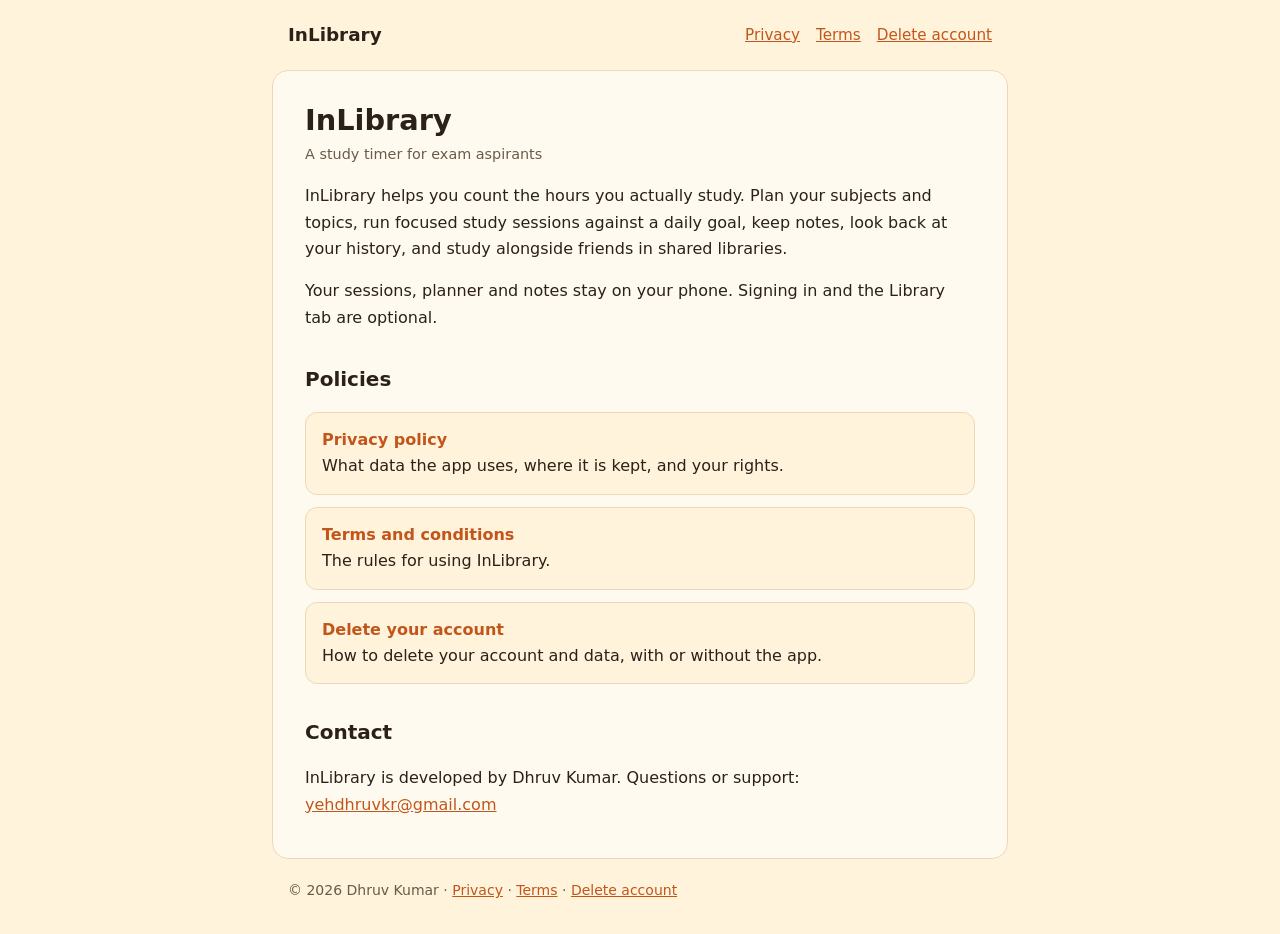
==== index.html @ 5ccd413f "Add InLibrary legal site: privacy policy, terms, account deletion Static HTML/CSS site for Google Pl" ====
<!DOCTYPE html>
<html lang="en">
  <head>
    <meta charset="utf-8">
    <meta name="viewport" content="width=device-width, initial-scale=1">
    <title>InLibrary — Study timer</title>
    <meta name="description" content="InLibrary is a study timer for exam aspirants. Privacy policy, terms and account deletion.">
    <meta name="color-scheme" content="light dark">
    <link rel="stylesheet" href="style.css">
  </head>
  <body>
    <header class="site-header">
      <a class="brand" href="index.html">InLibrary</a>
      <nav aria-label="Site">
        <a href="privacy.html">Privacy</a>
        <a href="terms.html">Terms</a>
        <a href="delete-account.html">Delete account</a>
      </nav>
    </header>

    <main>
      <h1>InLibrary</h1>
      <p class="updated">A study timer for exam aspirants</p>

      <p>
        InLibrary helps you count the hours you actually study. Plan your subjects and topics, run
        focused study sessions against a daily goal, keep notes, look back at your history, and
        study alongside friends in shared libraries.
      </p>
      <p>
        Your sessions, planner and notes stay on your phone. Signing in and the Library tab are
        optional.
      </p>

      <h2>Policies</h2>
      <ul class="cards">
        <li>
          <a href="privacy.html"><strong>Privacy policy</strong><br>What data the app uses, where it is kept, and your rights.</a>
        </li>
        <li>
          <a href="terms.html"><strong>Terms and conditions</strong><br>The rules for using InLibrary.</a>
        </li>
        <li>
          <a href="delete-account.html"><strong>Delete your account</strong><br>How to delete your account and data, with or without the app.</a>
        </li>
      </ul>

      <h2>Contact</h2>
      <p>
        InLibrary is developed by Dhruv Kumar. Questions or support:
        <a href="mailto:yehdhruvkr@gmail.com">yehdhruvkr@gmail.com</a>
      </p>
    </main>

    <footer class="site-footer">
      © 2026 Dhruv Kumar ·
      <a href="privacy.html">Privacy</a> ·
      <a href="terms.html">Terms</a> ·
      <a href="delete-account.html">Delete account</a>
    </footer>
  </body>
</html>
---- style.css ----
/* InLibrary legal site — one stylesheet for every page. Change colours here. */

:root {
  --bg: #fff3dc;
  --surface: #fffaf0;
  --ink: #2b2118;
  --ink-muted: #6b5a49;
  --accent: #c2561a;
  --border: #ecd9b8;
  --max-width: 46rem;
}

@media (prefers-color-scheme: dark) {
  :root {
    --bg: #1b1510;
    --surface: #251d16;
    --ink: #f4e9d8;
    --ink-muted: #bba88f;
    --accent: #f29a4a;
    --border: #3a2e22;
  }
}

* {
  box-sizing: border-box;
}

html {
  -webkit-text-size-adjust: 100%;
}

body {
  margin: 0;
  background: var(--bg);
  color: var(--ink);
  font-family: system-ui, -apple-system, 'Segoe UI', Roboto, 'Helvetica Neue', Arial, sans-serif;
  font-size: 1rem;
  line-height: 1.65;
  overflow-wrap: break-word;
}

a {
  color: var(--accent);
}

a:focus-visible {
  outline: 2px solid var(--accent);
  outline-offset: 2px;
}

.site-header,
main,
.site-footer {
  max-width: var(--max-width);
  margin: 0 auto;
  padding: 0 16px;
}

.site-header {
  display: flex;
  flex-wrap: wrap;
  align-items: center;
  justify-content: space-between;
  gap: 8px 16px;
  padding-top: 20px;
  padding-bottom: 20px;
}

.brand {
  font-weight: 700;
  font-size: 1.15rem;
  color: var(--ink);
  text-decoration: none;
}

.site-header nav {
  display: flex;
  flex-wrap: wrap;
  gap: 4px 16px;
  font-size: 0.95rem;
}

main {
  background: var(--surface);
  border: 1px solid var(--border);
  border-radius: 16px;
  padding-top: 8px;
  padding-bottom: 24px;
}

@media (min-width: 640px) {
  main {
    padding-left: 32px;
    padding-right: 32px;
  }
}

h1 {
  font-size: 1.8rem;
  line-height: 1.25;
  margin: 24px 0 4px;
}

h2 {
  font-size: 1.25rem;
  margin: 32px 0 8px;
}

h3 {
  font-size: 1.05rem;
  margin: 20px 0 4px;
}

.updated {
  color: var(--ink-muted);
  font-size: 0.9rem;
  margin-top: 0;
}

.summary {
  background: var(--bg);
  border-left: 4px solid var(--accent);
  border-radius: 8px;
  padding: 12px 16px;
}

.summary ul {
  margin: 0;
  padding-left: 20px;
}

ul,
ol {
  padding-left: 24px;
}

li + li {
  margin-top: 4px;
}

.table-wrap {
  overflow-x: auto;
}

table {
  border-collapse: collapse;
  width: 100%;
  font-size: 0.95rem;
}

th,
td {
  text-align: left;
  vertical-align: top;
  border-bottom: 1px solid var(--border);
  padding: 8px 8px 8px 0;
}

.cards {
  list-style: none;
  padding: 0;
  display: grid;
  gap: 12px;
}

.cards li + li {
  margin-top: 0;
}

.cards a {
  display: block;
  padding: 14px 16px;
  border: 1px solid var(--border);
  border-radius: 12px;
  background: var(--bg);
  text-decoration: none;
  color: var(--ink);
}

.cards a strong {
  color: var(--accent);
}

pre {
  background: var(--bg);
  border: 1px solid var(--border);
  border-radius: 8px;
  padding: 12px;
  white-space: pre-wrap;
  font-size: 0.9rem;
}

.site-footer {
  color: var(--ink-muted);
  font-size: 0.875rem;
  padding-top: 20px;
  padding-bottom: 32px;
}
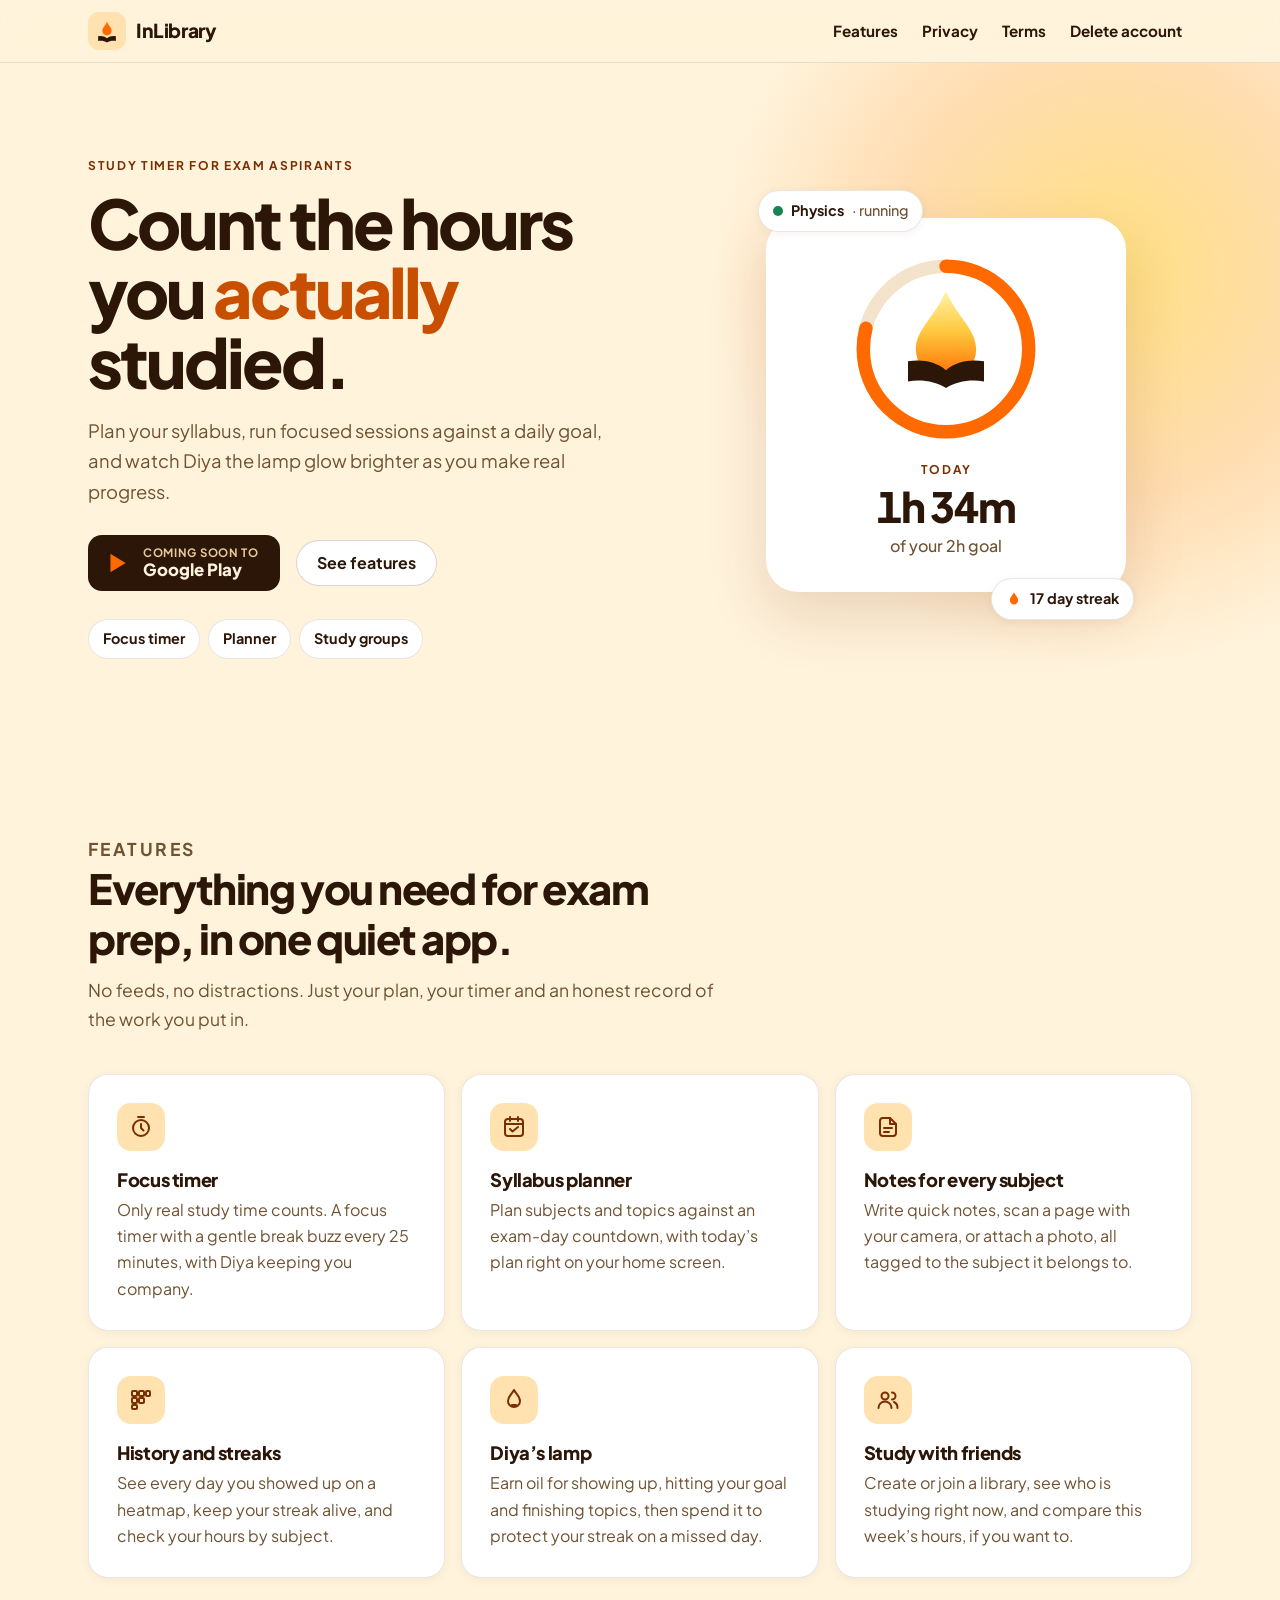
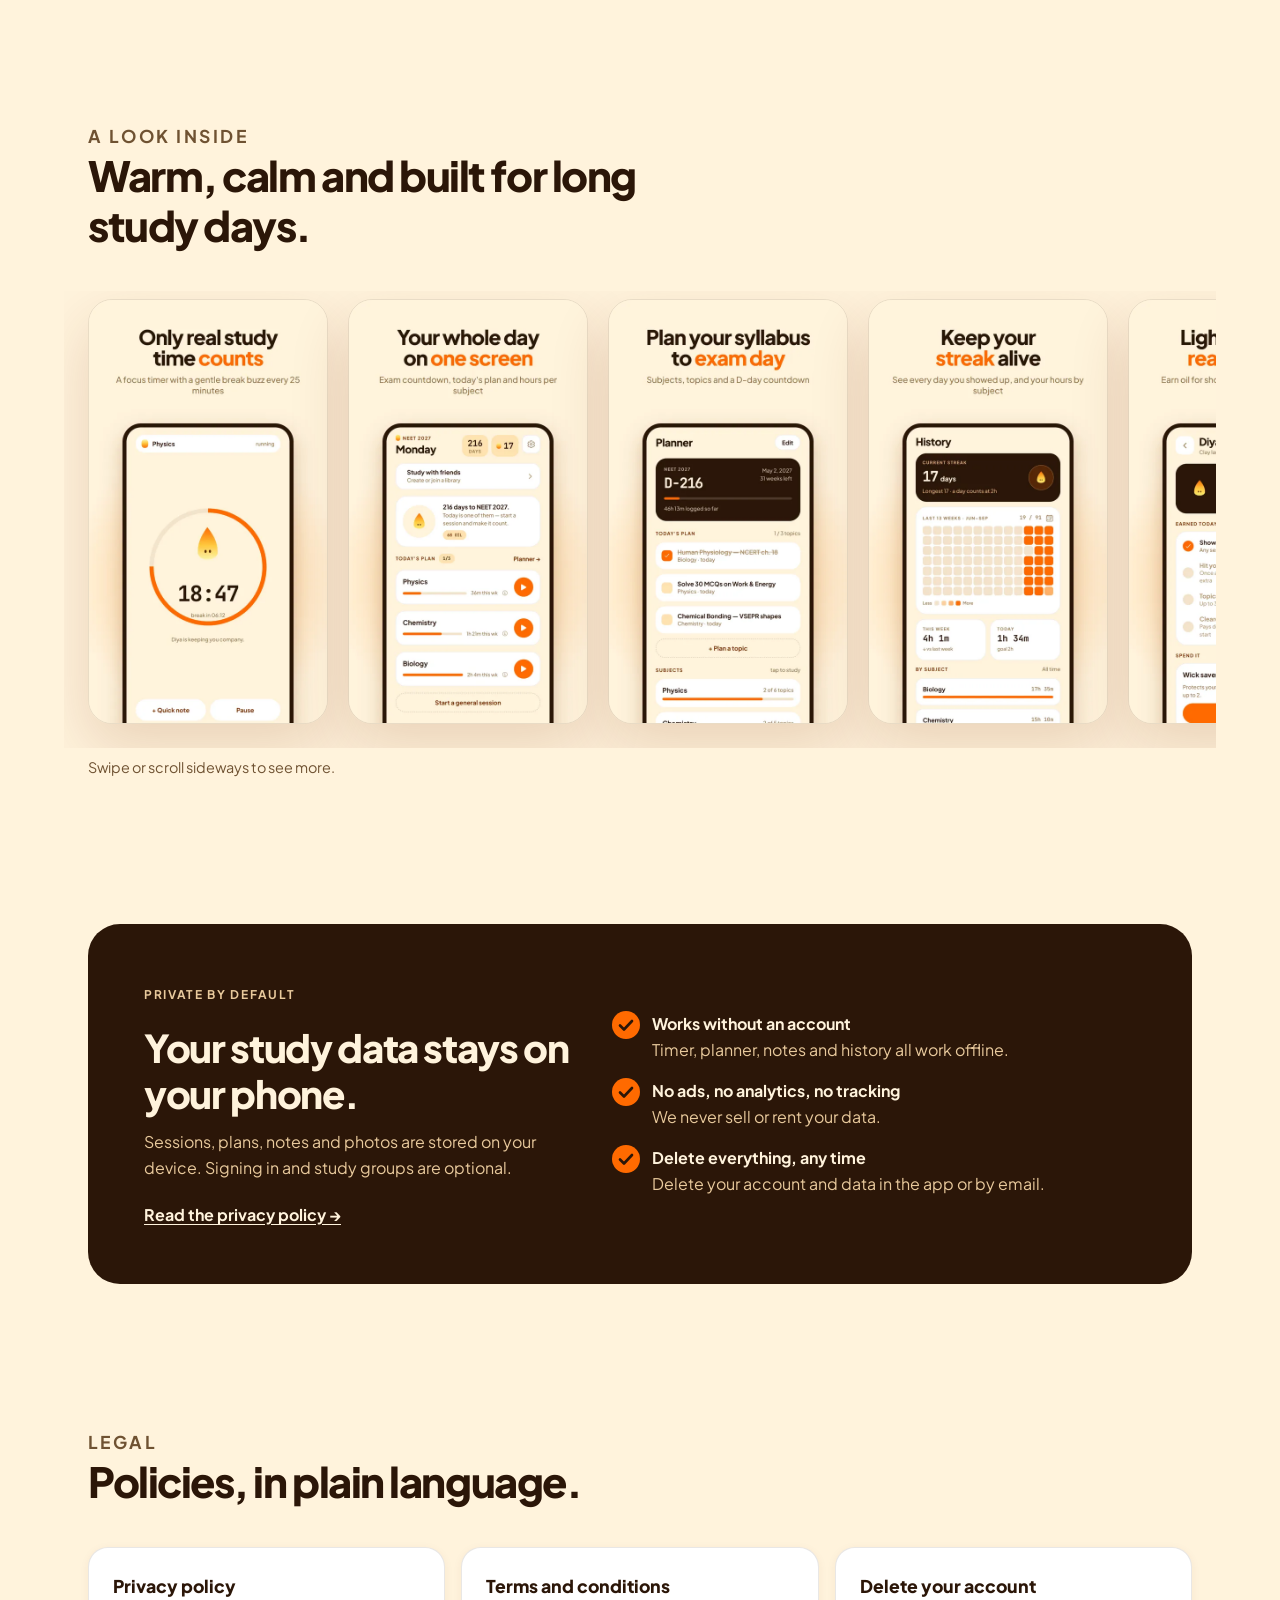
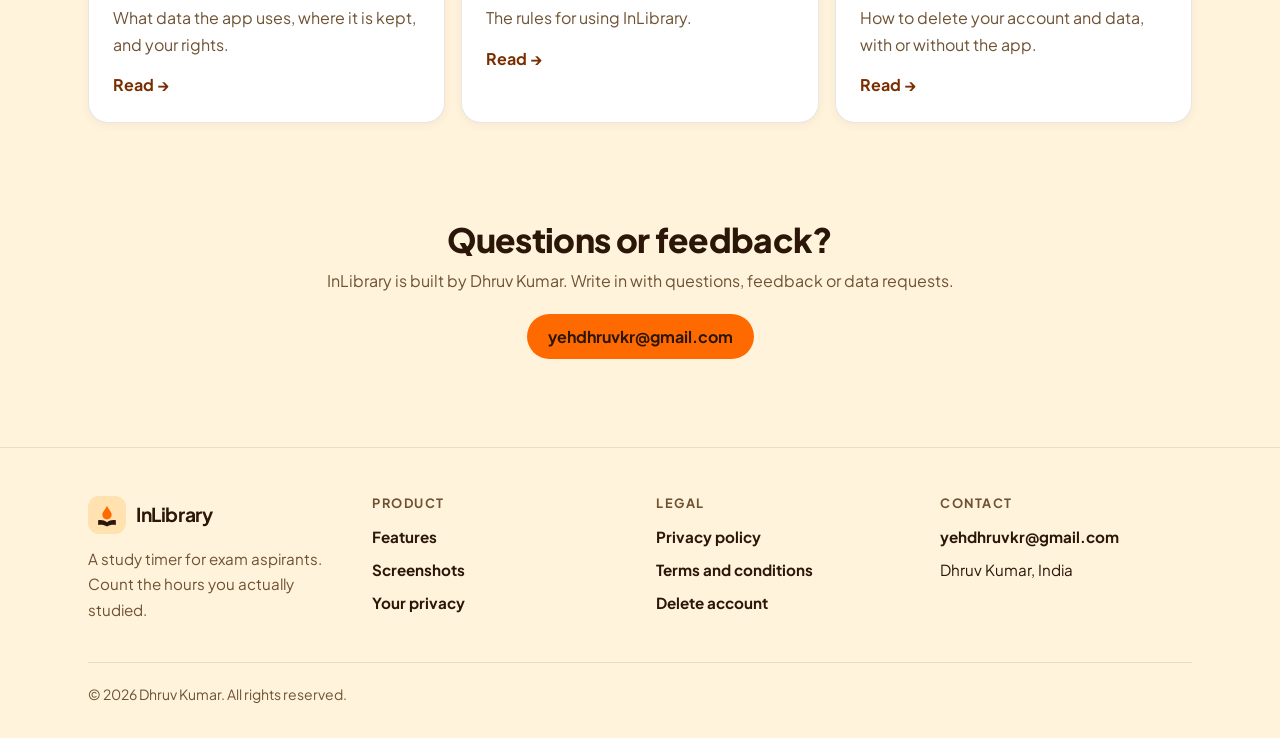
==== commit 5fa41be0: "feat: redesign site as a polished product site Landing page with hero, features, screenshot gallery," ====
--- a/index.html
+++ b/index.html
@@ -3,60 +3,262 @@
   <head>
     <meta charset="utf-8">
     <meta name="viewport" content="width=device-width, initial-scale=1">
-    <title>InLibrary — Study timer</title>
-    <meta name="description" content="InLibrary is a study timer for exam aspirants. Privacy policy, terms and account deletion.">
-    <meta name="color-scheme" content="light dark">
+    <title>InLibrary — Count the hours you actually studied</title>
+    <meta name="description" content="InLibrary is a study timer for exam aspirants: focus timer, syllabus planner, notes, streaks and study groups. Your study data stays on your phone.">
+    <meta name="theme-color" content="#fff3dc">
+    <meta property="og:title" content="InLibrary — Count the hours you actually studied">
+    <meta property="og:description" content="A study timer for exam aspirants: focus timer, planner, notes, streaks and study groups.">
+    <meta property="og:type" content="website">
+    <link rel="icon" href="images/favicon.png" type="image/png">
+    <link rel="apple-touch-icon" href="images/icon-180.png">
     <link rel="stylesheet" href="style.css">
   </head>
   <body>
+    <a class="skip-link" href="#main">Skip to content</a>
+
     <header class="site-header">
-      <a class="brand" href="index.html">InLibrary</a>
-      <nav aria-label="Site">
-        <a href="privacy.html">Privacy</a>
-        <a href="terms.html">Terms</a>
-        <a href="delete-account.html">Delete account</a>
-      </nav>
+      <div class="container">
+        <a class="brand" href="index.html">
+          <span class="brand-mark">
+            <svg viewBox="0 0 100 100" aria-hidden="true"><path class="logo-book" d="M50 78 C41 70 28 68 16 70 V88 C28 86 41 88 50 94 Z"/><path class="logo-book" d="M50 78 C59 70 72 68 84 70 V88 C72 86 59 88 50 94 Z"/><path d="M50 14 C57 30 68 37 68 49 A18 18 0 0 1 32 49 C32 37 43 30 50 14 Z" fill="#FF6A00"/></svg>
+          </span>
+          InLibrary
+        </a>
+        <nav class="site-nav" aria-label="Main">
+          <a href="#features">Features</a>
+          <a href="privacy.html">Privacy</a>
+          <a href="terms.html">Terms</a>
+          <a href="delete-account.html">Delete account</a>
+        </nav>
+      </div>
     </header>
 
-    <main>
-      <h1>InLibrary</h1>
-      <p class="updated">A study timer for exam aspirants</p>
-
-      <p>
-        InLibrary helps you count the hours you actually study. Plan your subjects and topics, run
-        focused study sessions against a daily goal, keep notes, look back at your history, and
-        study alongside friends in shared libraries.
-      </p>
-      <p>
-        Your sessions, planner and notes stay on your phone. Signing in and the Library tab are
-        optional.
-      </p>
-
-      <h2>Policies</h2>
-      <ul class="cards">
-        <li>
-          <a href="privacy.html"><strong>Privacy policy</strong><br>What data the app uses, where it is kept, and your rights.</a>
-        </li>
-        <li>
-          <a href="terms.html"><strong>Terms and conditions</strong><br>The rules for using InLibrary.</a>
-        </li>
-        <li>
-          <a href="delete-account.html"><strong>Delete your account</strong><br>How to delete your account and data, with or without the app.</a>
-        </li>
-      </ul>
-
-      <h2>Contact</h2>
-      <p>
-        InLibrary is developed by Dhruv Kumar. Questions or support:
-        <a href="mailto:yehdhruvkr@gmail.com">yehdhruvkr@gmail.com</a>
-      </p>
+    <main id="main">
+      <section class="hero" aria-labelledby="hero-title">
+        <div class="container">
+          <div>
+            <p class="eyebrow">Study timer for exam aspirants</p>
+            <h1 id="hero-title">Count the hours you <em>actually</em> studied.</h1>
+            <p class="lead">
+              Plan your syllabus, run focused sessions against a daily goal, and watch Diya the
+              lamp glow brighter as you make real progress.
+            </p>
+            <div class="hero-actions">
+              <span class="store-pill">
+                <svg viewBox="0 0 24 24" aria-hidden="true"><path d="M5 3.5v17l14-8.5z" fill="#FF6A00"/></svg>
+                <span><small>Coming soon to</small><strong>Google Play</strong></span>
+              </span>
+              <a class="btn btn-ghost" href="#features">See features</a>
+            </div>
+            <div class="tags">
+              <span class="tag">Focus timer</span>
+              <span class="tag">Planner</span>
+              <span class="tag">Study groups</span>
+            </div>
+          </div>
+
+          <div class="hero-visual" aria-hidden="true">
+            <span class="float float-top"><span class="dot"></span>Physics <span class="muted">· running</span></span>
+            <div class="timer-card">
+              <svg viewBox="0 0 170 170">
+                <defs>
+                  <linearGradient id="flame" x1="0" y1="0" x2="0" y2="1">
+                    <stop offset="0" stop-color="#FFF4A8"/>
+                    <stop offset=".45" stop-color="#FFC93F"/>
+                    <stop offset="1" stop-color="#FF6A00"/>
+                  </linearGradient>
+                </defs>
+                <circle class="ring-track" cx="85" cy="85" r="74" fill="none" stroke-width="12"/>
+                <circle cx="85" cy="85" r="74" fill="none" stroke="#FF6A00" stroke-width="12" stroke-linecap="round" stroke-dasharray="465" stroke-dashoffset="98" transform="rotate(-90 85 85)"/>
+                <g transform="translate(35 22)">
+                  <path d="M50 14 C57 30 68 37 68 49 A18 18 0 0 1 32 49 C32 37 43 30 50 14 Z" transform="translate(-25 -10) scale(1.5)" fill="url(#flame)"/>
+                  <path class="logo-book" d="M50 78 C41 70 28 68 16 70 V88 C28 86 41 88 50 94 Z" transform="translate(0 4)"/>
+                  <path class="logo-book" d="M50 78 C59 70 72 68 84 70 V88 C72 86 59 88 50 94 Z" transform="translate(0 4)"/>
+                </g>
+              </svg>
+              <p class="eyebrow">Today</p>
+              <div class="time">1h 34m</div>
+              <div class="sub">of your 2h goal</div>
+            </div>
+            <span class="float float-bottom">
+              <svg viewBox="0 0 100 100" width="16" height="16"><path d="M50 8 C60 30 76 40 76 58 A26 26 0 0 1 24 58 C24 40 40 30 50 8 Z" fill="#FF6A00"/></svg>
+              17 day streak
+            </span>
+          </div>
+        </div>
+      </section>
+
+      <section class="section" id="features" aria-labelledby="features-title">
+        <div class="container">
+          <div class="section-head">
+            <p class="eyebrow">Features</p>
+            <h2 id="features-title">Everything you need for exam prep, in one quiet app.</h2>
+            <p>No feeds, no distractions. Just your plan, your timer and an honest record of the work you put in.</p>
+          </div>
+          <ul class="feature-grid">
+            <li class="feature">
+              <span class="icon"><svg viewBox="0 0 24 24" aria-hidden="true"><circle cx="12" cy="13" r="8"/><path d="M12 9v4l2.5 2.5M9 2h6"/></svg></span>
+              <h3>Focus timer</h3>
+              <p>Only real study time counts. A focus timer with a gentle break buzz every 25 minutes, with Diya keeping you company.</p>
+            </li>
+            <li class="feature">
+              <span class="icon"><svg viewBox="0 0 24 24" aria-hidden="true"><rect x="3" y="4" width="18" height="17" rx="3"/><path d="M3 9h18M8 2v4M16 2v4M8 14l2.5 2.5L16 12"/></svg></span>
+              <h3>Syllabus planner</h3>
+              <p>Plan subjects and topics against an exam-day countdown, with today’s plan right on your home screen.</p>
+            </li>
+            <li class="feature">
+              <span class="icon"><svg viewBox="0 0 24 24" aria-hidden="true"><path d="M14 3H7a3 3 0 0 0-3 3v12a3 3 0 0 0 3 3h10a3 3 0 0 0 3-3V9z"/><path d="M14 3v6h6M8 13h8M8 17h5"/></svg></span>
+              <h3>Notes for every subject</h3>
+              <p>Write quick notes, scan a page with your camera, or attach a photo, all tagged to the subject it belongs to.</p>
+            </li>
+            <li class="feature">
+              <span class="icon"><svg viewBox="0 0 24 24" aria-hidden="true"><rect x="3" y="3" width="5" height="5" rx="1"/><rect x="10" y="3" width="5" height="5" rx="1"/><rect x="17" y="3" width="4" height="5" rx="1"/><rect x="3" y="10" width="5" height="5" rx="1"/><rect x="10" y="10" width="5" height="5" rx="1"/><rect x="3" y="17" width="5" height="4" rx="1"/></svg></span>
+              <h3>History and streaks</h3>
+              <p>See every day you showed up on a heatmap, keep your streak alive, and check your hours by subject.</p>
+            </li>
+            <li class="feature">
+              <span class="icon"><svg viewBox="0 0 24 24" aria-hidden="true"><path d="M12 2c2 4 6 6 6 11a6 6 0 0 1-12 0c0-5 4-7 6-11z"/><path d="M10 17h4"/></svg></span>
+              <h3>Diya’s lamp</h3>
+              <p>Earn oil for showing up, hitting your goal and finishing topics, then spend it to protect your streak on a missed day.</p>
+            </li>
+            <li class="feature">
+              <span class="icon"><svg viewBox="0 0 24 24" aria-hidden="true"><circle cx="9" cy="8" r="3.5"/><path d="M2.5 20a6.5 6.5 0 0 1 13 0"/><path d="M16 4.5a3.5 3.5 0 0 1 0 7M18 14a6.5 6.5 0 0 1 3.5 6"/></svg></span>
+              <h3>Study with friends</h3>
+              <p>Create or join a library, see who is studying right now, and compare this week’s hours, if you want to.</p>
+            </li>
+          </ul>
+        </div>
+      </section>
+
+      <section class="section" id="screenshots" aria-labelledby="shots-title">
+        <div class="container">
+          <div class="section-head">
+            <p class="eyebrow">A look inside</p>
+            <h2 id="shots-title">Warm, calm and built for long study days.</h2>
+          </div>
+        </div>
+        <ul class="gallery">
+          <li><img src="images/1-timer.webp" width="540" height="960" loading="lazy" alt="Focus timer at 18:47 with Diya the flame inside the progress ring. Only real study time counts."></li>
+          <li><img src="images/2-home.webp" width="540" height="960" loading="lazy" alt="Home screen with the exam countdown, today’s plan and hours per subject this week."></li>
+          <li><img src="images/3-planner.webp" width="540" height="960" loading="lazy" alt="Planner with a D-216 exam countdown, today’s topics and subject progress."></li>
+          <li><img src="images/4-history.webp" width="540" height="960" loading="lazy" alt="History screen with a 17-day streak, a 13-week heatmap and hours by subject."></li>
+          <li><img src="images/5-lamp.webp" width="540" height="960" loading="lazy" alt="Diya’s lamp: oil earned today, a 17-day streak, and a wick saver to spend oil on."></li>
+          <li><img src="images/6-notes.webp" width="540" height="960" loading="lazy" alt="Notes list with notes tagged Physics, Chemistry and Biology, and a search bar."></li>
+        </ul>
+        <div class="container">
+          <p class="hint">Swipe or scroll sideways to see more.</p>
+        </div>
+      </section>
+
+      <section class="section" id="privacy-first" aria-labelledby="privacy-title">
+        <div class="container">
+          <div class="band">
+            <div>
+              <p class="eyebrow">Private by default</p>
+              <h2 id="privacy-title">Your study data stays on your phone.</h2>
+              <p>
+                Sessions, plans, notes and photos are stored on your device. Signing in and
+                study groups are optional.
+              </p>
+              <a href="privacy.html">Read the privacy policy →</a>
+            </div>
+            <ul class="checks">
+              <li>
+                <svg viewBox="0 0 28 28" aria-hidden="true"><circle cx="14" cy="14" r="14" fill="#FF6A00"/><path d="M8 14.5l4 4 8-8.5" fill="none" stroke="#2B1608" stroke-width="2.6" stroke-linecap="round" stroke-linejoin="round"/></svg>
+                <div><strong>Works without an account</strong><span>Timer, planner, notes and history all work offline.</span></div>
+              </li>
+              <li>
+                <svg viewBox="0 0 28 28" aria-hidden="true"><circle cx="14" cy="14" r="14" fill="#FF6A00"/><path d="M8 14.5l4 4 8-8.5" fill="none" stroke="#2B1608" stroke-width="2.6" stroke-linecap="round" stroke-linejoin="round"/></svg>
+                <div><strong>No ads, no analytics, no tracking</strong><span>We never sell or rent your data.</span></div>
+              </li>
+              <li>
+                <svg viewBox="0 0 28 28" aria-hidden="true"><circle cx="14" cy="14" r="14" fill="#FF6A00"/><path d="M8 14.5l4 4 8-8.5" fill="none" stroke="#2B1608" stroke-width="2.6" stroke-linecap="round" stroke-linejoin="round"/></svg>
+                <div><strong>Delete everything, any time</strong><span>Delete your account and data in the app or by email.</span></div>
+              </li>
+            </ul>
+          </div>
+        </div>
+      </section>
+
+      <section class="section" id="policies" aria-labelledby="policies-title">
+        <div class="container">
+          <div class="section-head">
+            <p class="eyebrow">Legal</p>
+            <h2 id="policies-title">Policies, in plain language.</h2>
+          </div>
+          <ul class="card-grid">
+            <li>
+              <a class="link-card" href="privacy.html">
+                <strong>Privacy policy</strong>
+                <span>What data the app uses, where it is kept, and your rights.</span>
+                <span class="arrow">Read →</span>
+              </a>
+            </li>
+            <li>
+              <a class="link-card" href="terms.html">
+                <strong>Terms and conditions</strong>
+                <span>The rules for using InLibrary.</span>
+                <span class="arrow">Read →</span>
+              </a>
+            </li>
+            <li>
+              <a class="link-card" href="delete-account.html">
+                <strong>Delete your account</strong>
+                <span>How to delete your account and data, with or without the app.</span>
+                <span class="arrow">Read →</span>
+              </a>
+            </li>
+          </ul>
+        </div>
+      </section>
+
+      <section class="contact" aria-labelledby="contact-title">
+        <div class="container">
+          <h2 id="contact-title">Questions or feedback?</h2>
+          <p>InLibrary is built by Dhruv Kumar. Write in with questions, feedback or data requests.</p>
+          <a class="btn btn-primary" href="mailto:yehdhruvkr@gmail.com">yehdhruvkr@gmail.com</a>
+        </div>
+      </section>
     </main>
 
     <footer class="site-footer">
-      © 2026 Dhruv Kumar ·
-      <a href="privacy.html">Privacy</a> ·
-      <a href="terms.html">Terms</a> ·
-      <a href="delete-account.html">Delete account</a>
+      <div class="container">
+        <div class="footer-grid">
+          <div>
+            <a class="brand" href="index.html">
+              <span class="brand-mark">
+                <svg viewBox="0 0 100 100" aria-hidden="true"><path class="logo-book" d="M50 78 C41 70 28 68 16 70 V88 C28 86 41 88 50 94 Z"/><path class="logo-book" d="M50 78 C59 70 72 68 84 70 V88 C72 86 59 88 50 94 Z"/><path d="M50 14 C57 30 68 37 68 49 A18 18 0 0 1 32 49 C32 37 43 30 50 14 Z" fill="#FF6A00"/></svg>
+              </span>
+              InLibrary
+            </a>
+            <p>A study timer for exam aspirants. Count the hours you actually studied.</p>
+          </div>
+          <nav aria-label="Product">
+            <h2>Product</h2>
+            <ul>
+              <li><a href="index.html#features">Features</a></li>
+              <li><a href="index.html#screenshots">Screenshots</a></li>
+              <li><a href="index.html#privacy-first">Your privacy</a></li>
+            </ul>
+          </nav>
+          <nav aria-label="Legal">
+            <h2>Legal</h2>
+            <ul>
+              <li><a href="privacy.html">Privacy policy</a></li>
+              <li><a href="terms.html">Terms and conditions</a></li>
+              <li><a href="delete-account.html">Delete account</a></li>
+            </ul>
+          </nav>
+          <div>
+            <h2>Contact</h2>
+            <ul>
+              <li><a href="mailto:yehdhruvkr@gmail.com">yehdhruvkr@gmail.com</a></li>
+              <li>Dhruv Kumar, India</li>
+            </ul>
+          </div>
+        </div>
+        <p class="copyright">© 2026 Dhruv Kumar. All rights reserved.</p>
+      </div>
     </footer>
   </body>
 </html>
--- a/style.css
+++ b/style.css
@@ -1,145 +1,948 @@
-/* InLibrary legal site — one stylesheet for every page. Change colours here. */
+/* InLibrary site — one stylesheet for every page.
+   Brand colours come from the app (src/constants/design-tokens.ts). Change them in :root. */
+
+/* ---------- Fonts (self-hosted, SIL OFL — see fonts/OFL.txt) ---------- */
+
+@font-face {
+  font-family: 'Plus Jakarta Sans';
+  font-weight: 400;
+  font-display: swap;
+  src: url('fonts/PlusJakartaSans_400Regular.ttf') format('truetype');
+}
+@font-face {
+  font-family: 'Plus Jakarta Sans';
+  font-weight: 500;
+  font-display: swap;
+  src: url('fonts/PlusJakartaSans_500Medium.ttf') format('truetype');
+}
+@font-face {
+  font-family: 'Plus Jakarta Sans';
+  font-weight: 700;
+  font-display: swap;
+  src: url('fonts/PlusJakartaSans_700Bold.ttf') format('truetype');
+}
+@font-face {
+  font-family: 'Plus Jakarta Sans';
+  font-weight: 800;
+  font-display: swap;
+  src: url('fonts/PlusJakartaSans_800ExtraBold.ttf') format('truetype');
+}
+
+/* ---------- Tokens ---------- */
 
 :root {
   --bg: #fff3dc;
-  --surface: #fffaf0;
-  --ink: #2b2118;
-  --ink-muted: #6b5a49;
-  --accent: #c2561a;
-  --border: #ecd9b8;
-  --max-width: 46rem;
+  --surface: #ffffff;
+  --raised: #ffe2b0;
+  --track: #f3e3cb;
+  --ink: #2b1608;
+  --ink-2: #6f5232; /* body-secondary; AA on --bg and --surface */
+  --accent: #ff6a00; /* fills only */
+  --accent-text: #c84f00; /* large orange text; ≥3:1 on --bg */
+  --link: #7a2e00;
+  --success: #178352;
+  --dark: #2b1608; /* dark feature panels */
+  --on-dark: #fff3dc;
+  --on-dark-2: #e8c99c;
+  --border: rgba(43, 22, 8, 0.1);
+  --border-strong: rgba(43, 22, 8, 0.18);
+  --shadow-sm: 0 2px 10px rgba(122, 46, 0, 0.06);
+  --shadow-lg: 0 24px 60px rgba(122, 46, 0, 0.16);
+  --glow: radial-gradient(circle, rgba(255, 217, 92, 0.7) 0%, rgba(255, 150, 40, 0.24) 38%, rgba(255, 243, 220, 0) 68%);
+  --header-bg: rgba(255, 243, 220, 0.85);
+  --radius: 20px;
+  --radius-lg: 32px;
+  --page: 72rem;
+  --gutter: 16px;
+  --font: 'Plus Jakarta Sans', system-ui, -apple-system, 'Segoe UI', Roboto, Arial, sans-serif;
+  color-scheme: light dark;
 }
 
 @media (prefers-color-scheme: dark) {
   :root {
-    --bg: #1b1510;
-    --surface: #251d16;
-    --ink: #f4e9d8;
-    --ink-muted: #bba88f;
-    --accent: #f29a4a;
-    --border: #3a2e22;
-  }
-}
-
-* {
+    --bg: #17110c;
+    --surface: #221a13;
+    --raised: #3a2a1b;
+    --track: #3a2a1b;
+    --ink: #f6ead8;
+    --ink-2: #cbb08c;
+    --accent: #ff7a1a;
+    --accent-text: #ff9a4d;
+    --link: #ffb27a;
+    --success: #4cc28a;
+    --dark: #2a1f16;
+    --on-dark: #f6ead8;
+    --on-dark-2: #d9b98c;
+    --border: rgba(255, 236, 210, 0.1);
+    --border-strong: rgba(255, 236, 210, 0.2);
+    --shadow-sm: 0 2px 10px rgba(0, 0, 0, 0.3);
+    --shadow-lg: 0 24px 60px rgba(0, 0, 0, 0.45);
+    --glow: radial-gradient(circle, rgba(255, 150, 40, 0.28) 0%, rgba(255, 106, 0, 0.1) 40%, rgba(23, 17, 12, 0) 68%);
+    --header-bg: rgba(23, 17, 12, 0.85);
+  }
+}
+
+@media (min-width: 640px) {
+  :root {
+    --gutter: 24px;
+  }
+}
+
+/* ---------- Base ---------- */
+
+*,
+*::before,
+*::after {
   box-sizing: border-box;
 }
 
 html {
   -webkit-text-size-adjust: 100%;
+  scroll-behavior: smooth;
+  scroll-padding-top: 88px;
+}
+
+@media (prefers-reduced-motion: reduce) {
+  html {
+    scroll-behavior: auto;
+  }
 }
 
 body {
   margin: 0;
   background: var(--bg);
   color: var(--ink);
-  font-family: system-ui, -apple-system, 'Segoe UI', Roboto, 'Helvetica Neue', Arial, sans-serif;
+  font-family: var(--font);
   font-size: 1rem;
   line-height: 1.65;
+  overflow-x: clip;
   overflow-wrap: break-word;
 }
 
+img,
+svg {
+  display: block;
+  max-width: 100%;
+}
+
 a {
-  color: var(--accent);
-}
-
-a:focus-visible {
-  outline: 2px solid var(--accent);
-  outline-offset: 2px;
-}
-
-.site-header,
-main,
-.site-footer {
-  max-width: var(--max-width);
+  color: var(--link);
+  text-underline-offset: 3px;
+}
+
+a:hover {
+  text-decoration-thickness: 2px;
+}
+
+:focus-visible {
+  outline: 3px solid var(--accent);
+  outline-offset: 3px;
+  border-radius: 6px;
+}
+
+h1,
+h2,
+h3 {
+  line-height: 1.2;
+  letter-spacing: -0.02em;
+}
+
+code {
+  font-size: 0.9em;
+  background: var(--track);
+  border-radius: 6px;
+  padding: 1px 6px;
+}
+
+.skip-link {
+  position: absolute;
+  left: 12px;
+  top: -60px;
+  z-index: 100;
+  background: var(--ink);
+  color: var(--bg);
+  padding: 8px 14px;
+  border-radius: 10px;
+  font-weight: 700;
+}
+
+.skip-link:focus {
+  top: 12px;
+}
+
+.container {
+  max-width: var(--page);
   margin: 0 auto;
-  padding: 0 16px;
-}
+  padding: 0 var(--gutter);
+}
+
+/* ---------- Header ---------- */
 
 .site-header {
+  position: sticky;
+  top: 0;
+  z-index: 50;
+  background: var(--header-bg);
+  -webkit-backdrop-filter: saturate(1.4) blur(12px);
+  backdrop-filter: saturate(1.4) blur(12px);
+  border-bottom: 1px solid var(--border);
+}
+
+.site-header .container {
   display: flex;
   flex-wrap: wrap;
   align-items: center;
   justify-content: space-between;
-  gap: 8px 16px;
-  padding-top: 20px;
-  padding-bottom: 20px;
+  gap: 6px 20px;
+  padding-top: 12px;
+  padding-bottom: 12px;
 }
 
 .brand {
-  font-weight: 700;
-  font-size: 1.15rem;
+  display: inline-flex;
+  align-items: center;
+  gap: 10px;
   color: var(--ink);
   text-decoration: none;
-}
-
-.site-header nav {
+  font-weight: 800;
+  font-size: 1.2rem;
+  letter-spacing: -0.02em;
+}
+
+.brand-mark {
+  width: 38px;
+  height: 38px;
+  border-radius: 11px;
+  background: var(--raised);
+  display: grid;
+  place-items: center;
+  flex: none;
+}
+
+.brand-mark svg {
+  width: 26px;
+  height: 26px;
+}
+
+.logo-book {
+  fill: var(--ink);
+}
+
+.site-nav {
   display: flex;
   flex-wrap: wrap;
-  gap: 4px 16px;
+  gap: 2px 4px;
+  font-weight: 600;
   font-size: 0.95rem;
 }
 
-main {
+.site-nav a {
+  color: var(--ink);
+  text-decoration: none;
+  padding: 6px 10px;
+  border-radius: 999px;
+}
+
+.site-nav a:hover {
+  background: var(--raised);
+}
+
+.site-nav a[aria-current='page'] {
+  background: var(--ink);
+  color: var(--bg);
+}
+
+/* Phones: keep the menu on one row under the logo; it scrolls sideways if it ever runs out of room */
+@media (max-width: 559px) {
+  .site-nav {
+    flex-wrap: nowrap;
+    overflow-x: auto;
+    width: calc(100% + 2 * var(--gutter));
+    margin: 0 calc(-1 * var(--gutter));
+    padding: 0 calc(var(--gutter) - 8px);
+    font-size: 0.9rem;
+    scrollbar-width: none;
+  }
+  .site-nav a {
+    padding: 6px 8px;
+    white-space: nowrap;
+  }
+}
+
+/* ---------- Buttons & pills ---------- */
+
+.btn {
+  display: inline-flex;
+  align-items: center;
+  gap: 10px;
+  font-weight: 700;
+  font-size: 1rem;
+  padding: 12px 20px;
+  border-radius: 999px;
+  text-decoration: none;
+  border: 1px solid transparent;
+  line-height: 1.2;
+}
+
+.btn-primary {
+  background: var(--accent);
+  color: #2b1608;
+}
+
+.btn-primary:hover {
+  filter: brightness(1.06);
+}
+
+.btn-ghost {
+  color: var(--ink);
+  border-color: var(--border-strong);
   background: var(--surface);
-  border: 1px solid var(--border);
-  border-radius: 16px;
-  padding-top: 8px;
-  padding-bottom: 24px;
+}
+
+.btn-ghost:hover {
+  border-color: var(--ink);
+}
+
+.store-pill {
+  display: inline-flex;
+  align-items: center;
+  gap: 12px;
+  background: var(--dark);
+  color: var(--on-dark);
+  padding: 10px 20px 10px 16px;
+  border-radius: 14px;
+  line-height: 1.2;
+  border: 1px solid var(--border-strong);
+}
+
+.store-pill svg {
+  width: 26px;
+  height: 26px;
+  flex: none;
+}
+
+.store-pill small {
+  display: block;
+  font-size: 0.72rem;
+  font-weight: 600;
+  letter-spacing: 0.06em;
+  text-transform: uppercase;
+  color: var(--on-dark-2);
+}
+
+.store-pill strong {
+  font-size: 1.05rem;
+  font-weight: 800;
+}
+
+.tag {
+  display: inline-block;
+  font-weight: 700;
+  font-size: 0.9rem;
+  padding: 7px 14px;
+  border-radius: 999px;
+  background: var(--surface);
+  border: 1px solid var(--border);
+}
+
+.eyebrow {
+  display: inline-block;
+  font-weight: 700;
+  font-size: 0.75rem;
+  letter-spacing: 0.14em;
+  text-transform: uppercase;
+  color: var(--link);
+  margin: 0 0 12px;
+}
+
+/* ---------- Landing: hero ---------- */
+
+.hero {
+  position: relative;
+  overflow: hidden;
+  padding: 56px 0 72px;
+}
+
+.hero::before {
+  content: '';
+  position: absolute;
+  right: -240px;
+  top: -200px;
+  width: 820px;
+  height: 820px;
+  border-radius: 50%;
+  background: var(--glow);
+  pointer-events: none;
+}
+
+.hero .container {
+  position: relative;
+  display: grid;
+  gap: 48px;
+  align-items: center;
+}
+
+@media (min-width: 900px) {
+  .hero {
+    padding: 88px 0 104px;
+  }
+  .hero .container {
+    grid-template-columns: 1.15fr 1fr;
+  }
+}
+
+.hero h1 {
+  font-size: clamp(2.5rem, 7vw, 4.25rem);
+  font-weight: 800;
+  line-height: 1.02;
+  letter-spacing: -0.045em;
+  margin: 0 0 20px;
+}
+
+.hero h1 em {
+  font-style: normal;
+  color: var(--accent-text);
+}
+
+.lead {
+  font-size: 1.15rem;
+  color: var(--ink-2);
+  max-width: 34rem;
+  margin: 0 0 28px;
+}
+
+.hero-actions {
+  display: flex;
+  flex-wrap: wrap;
+  align-items: center;
+  gap: 12px 16px;
+  margin-bottom: 28px;
+}
+
+.tags {
+  display: flex;
+  flex-wrap: wrap;
+  gap: 8px;
+}
+
+/* Timer card (decorative) */
+
+.hero-visual {
+  position: relative;
+  justify-self: center;
+  width: min(100%, 360px);
+  padding: 28px 0;
+}
+
+.timer-card {
+  background: var(--surface);
+  border-radius: var(--radius-lg);
+  box-shadow: var(--shadow-lg);
+  padding: 36px 28px 32px;
+  display: flex;
+  flex-direction: column;
+  align-items: center;
+  text-align: center;
+  gap: 4px;
+}
+
+.timer-card svg {
+  width: 190px;
+  height: 190px;
+  margin-bottom: 12px;
+}
+
+.ring-track {
+  stroke: var(--track);
+}
+
+.timer-card .eyebrow {
+  margin: 0;
+}
+
+.timer-card .time {
+  font-size: 2.6rem;
+  font-weight: 800;
+  letter-spacing: -0.03em;
+  line-height: 1.1;
+  font-variant-numeric: tabular-nums;
+}
+
+.timer-card .sub {
+  color: var(--ink-2);
+  font-weight: 500;
+}
+
+.float {
+  position: absolute;
+  display: flex;
+  align-items: center;
+  gap: 8px;
+  background: var(--surface);
+  border: 1px solid var(--border);
+  box-shadow: var(--shadow-sm);
+  border-radius: 999px;
+  padding: 8px 14px;
+  font-weight: 700;
+  font-size: 0.9rem;
+  white-space: nowrap;
+}
+
+.float-top {
+  top: 0;
+  left: -8px;
+}
+
+.float-bottom {
+  bottom: 0;
+  right: -8px;
+}
+
+.dot {
+  width: 10px;
+  height: 10px;
+  border-radius: 50%;
+  background: var(--success);
+}
+
+.float .muted {
+  color: var(--ink-2);
+  font-weight: 500;
+}
+
+/* ---------- Landing: sections ---------- */
+
+.section {
+  padding: 72px 0;
+}
+
+.section-head {
+  max-width: 40rem;
+  margin: 0 0 40px;
+}
+
+.section-head h2 {
+  font-size: clamp(1.9rem, 4.5vw, 2.6rem);
+  font-weight: 800;
+  letter-spacing: -0.035em;
+  margin: 0 0 12px;
+}
+
+.section-head p {
+  color: var(--ink-2);
+  font-size: 1.1rem;
+  margin: 0;
+}
+
+.feature-grid {
+  list-style: none;
+  margin: 0;
+  padding: 0;
+  display: grid;
+  gap: 16px;
+  grid-template-columns: repeat(auto-fit, minmax(min(100%, 280px), 1fr));
+}
+
+.feature {
+  background: var(--surface);
+  border: 1px solid var(--border);
+  border-radius: var(--radius);
+  padding: 28px;
+  box-shadow: var(--shadow-sm);
+}
+
+.feature h3 {
+  font-size: 1.15rem;
+  font-weight: 800;
+  margin: 18px 0 6px;
+}
+
+.feature p {
+  color: var(--ink-2);
+  margin: 0;
+}
+
+.icon {
+  width: 48px;
+  height: 48px;
+  border-radius: 14px;
+  background: var(--raised);
+  display: grid;
+  place-items: center;
+}
+
+.icon svg {
+  width: 24px;
+  height: 24px;
+  fill: none;
+  stroke: var(--link);
+  stroke-width: 2;
+  stroke-linecap: round;
+  stroke-linejoin: round;
+}
+
+/* Screenshots: scrolls inside its own row, never the page */
+
+.gallery {
+  list-style: none;
+  padding: 8px var(--gutter) 24px;
+  display: flex;
+  gap: 20px;
+  overflow-x: auto;
+  scroll-snap-type: x mandatory;
+  scroll-padding: 0 var(--gutter);
+  max-width: var(--page);
+  margin: 0 auto;
+}
+
+.gallery li {
+  flex: 0 0 auto;
+  width: min(240px, 70vw);
+  scroll-snap-align: start;
+}
+
+.gallery img {
+  width: 100%;
+  height: auto;
+  border-radius: 24px;
+  box-shadow: var(--shadow-lg);
+  border: 1px solid var(--border);
+}
+
+.hint {
+  color: var(--ink-2);
+  font-size: 0.9rem;
+  margin: 8px 0 0;
+}
+
+/* Privacy band */
+
+.band {
+  background: var(--dark);
+  color: var(--on-dark);
+  border-radius: var(--radius-lg);
+  padding: 48px 28px;
+  display: grid;
+  gap: 32px;
+}
+
+@media (min-width: 900px) {
+  .band {
+    padding: 56px;
+    grid-template-columns: 1fr 1.2fr;
+    align-items: center;
+  }
+}
+
+.band .eyebrow {
+  color: var(--on-dark-2);
+}
+
+.band h2 {
+  font-size: clamp(1.8rem, 4vw, 2.4rem);
+  font-weight: 800;
+  letter-spacing: -0.035em;
+  margin: 0 0 12px;
+}
+
+.band p {
+  color: var(--on-dark-2);
+  margin: 0 0 20px;
+}
+
+.band a {
+  color: var(--on-dark);
+  font-weight: 700;
+}
+
+.checks {
+  list-style: none;
+  margin: 0;
+  padding: 0;
+  display: grid;
+  gap: 14px;
+}
+
+.checks li {
+  display: grid;
+  grid-template-columns: 28px 1fr;
+  gap: 12px;
+  align-items: start;
+}
+
+.checks svg {
+  width: 28px;
+  height: 28px;
+}
+
+.checks strong {
+  display: block;
+}
+
+.checks span {
+  color: var(--on-dark-2);
+}
+
+/* Policy cards */
+
+.card-grid {
+  list-style: none;
+  margin: 0;
+  padding: 0;
+  display: grid;
+  gap: 16px;
+  grid-template-columns: repeat(auto-fit, minmax(min(100%, 260px), 1fr));
+}
+
+.link-card {
+  display: block;
+  height: 100%;
+  background: var(--surface);
+  border: 1px solid var(--border);
+  border-radius: var(--radius);
+  padding: 24px;
+  text-decoration: none;
+  color: var(--ink);
+  box-shadow: var(--shadow-sm);
+  transition: transform 0.15s ease, border-color 0.15s ease;
+}
+
+.link-card:hover {
+  transform: translateY(-2px);
+  border-color: var(--border-strong);
+}
+
+@media (prefers-reduced-motion: reduce) {
+  .link-card {
+    transition: none;
+  }
+  .link-card:hover {
+    transform: none;
+  }
+}
+
+.link-card strong {
+  display: block;
+  font-size: 1.1rem;
+  font-weight: 800;
+  margin-bottom: 4px;
+}
+
+.link-card span {
+  display: block;
+  color: var(--ink-2);
+}
+
+.link-card .arrow {
+  margin-top: 14px;
+  color: var(--link);
+  font-weight: 700;
+}
+
+.contact {
+  text-align: center;
+  padding: 24px 0 88px;
+}
+
+.contact h2 {
+  font-size: clamp(1.6rem, 4vw, 2.1rem);
+  font-weight: 800;
+  margin: 0 0 8px;
+}
+
+.contact p {
+  color: var(--ink-2);
+  margin: 0 0 20px;
+}
+
+/* ---------- Legal pages ---------- */
+
+.page-hero {
+  position: relative;
+  overflow: hidden;
+  padding: 56px 0 40px;
+}
+
+.page-hero::before {
+  content: '';
+  position: absolute;
+  right: -200px;
+  top: -380px;
+  width: 600px;
+  height: 600px;
+  border-radius: 50%;
+  background: var(--glow);
+  pointer-events: none;
+}
+
+.page-hero .container {
+  position: relative;
+}
+
+.page-hero h1 {
+  font-size: clamp(2.2rem, 6vw, 3.4rem);
+  font-weight: 800;
+  letter-spacing: -0.04em;
+  margin: 0 0 12px;
+}
+
+.page-hero .updated {
+  display: inline-block;
+  margin: 0;
+  font-size: 0.9rem;
+  font-weight: 600;
+  padding: 6px 14px;
+  border-radius: 999px;
+  background: var(--surface);
+  border: 1px solid var(--border);
+  color: var(--ink-2);
+}
+
+.page-hero .intro {
+  color: var(--ink-2);
+  font-size: 1.1rem;
+  max-width: 40rem;
+  margin: 0 0 16px;
+}
+
+.meta {
+  display: flex;
+  flex-wrap: wrap;
+  gap: 8px;
+  margin: 0;
+  padding: 0;
+  list-style: none;
+}
+
+.meta li {
+  font-size: 0.85rem;
+  font-weight: 600;
+  padding: 5px 12px;
+  border-radius: 999px;
+  background: var(--surface);
+  border: 1px solid var(--border);
+  color: var(--ink-2);
+}
+
+.doc-layout {
+  display: grid;
+  gap: 24px;
+  padding-bottom: 80px;
+}
+
+@media (min-width: 1024px) {
+  .doc-layout {
+    grid-template-columns: 250px minmax(0, 1fr);
+    gap: 40px;
+    align-items: start;
+  }
+  .toc {
+    position: sticky;
+    top: 88px;
+  }
+}
+
+.toc {
+  background: var(--surface);
+  border: 1px solid var(--border);
+  border-radius: var(--radius);
+  padding: 14px 18px;
+  font-size: 0.92rem;
+}
+
+.toc summary {
+  font-weight: 800;
+  cursor: pointer;
+  padding: 4px 0;
+}
+
+.toc ol {
+  margin: 8px 0 4px;
+  padding-left: 20px;
+}
+
+.toc li + li {
+  margin-top: 4px;
+}
+
+.toc a {
+  color: var(--ink-2);
+  text-decoration: none;
+}
+
+.toc a:hover {
+  color: var(--ink);
+  text-decoration: underline;
+}
+
+.doc {
+  background: var(--surface);
+  border: 1px solid var(--border);
+  border-radius: var(--radius-lg);
+  padding: 8px 20px 32px;
+  box-shadow: var(--shadow-sm);
+  max-width: 50rem;
+  min-width: 0;
 }
 
 @media (min-width: 640px) {
-  main {
-    padding-left: 32px;
-    padding-right: 32px;
-  }
-}
-
-h1 {
-  font-size: 1.8rem;
-  line-height: 1.25;
-  margin: 24px 0 4px;
-}
-
-h2 {
-  font-size: 1.25rem;
-  margin: 32px 0 8px;
-}
-
-h3 {
+  .doc {
+    padding: 16px 48px 48px;
+  }
+}
+
+.doc h2 {
+  font-size: 1.35rem;
+  font-weight: 800;
+  margin: 40px 0 10px;
+  padding-top: 24px;
+  border-top: 1px solid var(--border);
+}
+
+.doc h2:first-of-type {
+  border-top: 0;
+}
+
+.doc h3 {
   font-size: 1.05rem;
-  margin: 20px 0 4px;
-}
-
-.updated {
-  color: var(--ink-muted);
-  font-size: 0.9rem;
-  margin-top: 0;
+  font-weight: 700;
+  margin: 24px 0 6px;
+}
+
+.doc p,
+.doc li {
+  color: var(--ink);
+}
+
+.doc ul,
+.doc ol {
+  padding-left: 22px;
+}
+
+.doc li + li {
+  margin-top: 6px;
 }
 
 .summary {
   background: var(--bg);
-  border-left: 4px solid var(--accent);
-  border-radius: 8px;
-  padding: 12px 16px;
+  border: 1px solid var(--border);
+  border-radius: var(--radius);
+  padding: 20px 24px;
+  margin: 24px 0 8px;
+}
+
+.summary > p:first-child {
+  margin-top: 0;
 }
 
 .summary ul {
-  margin: 0;
-  padding-left: 20px;
-}
-
-ul,
-ol {
-  padding-left: 24px;
-}
-
-li + li {
-  margin-top: 4px;
+  margin-bottom: 0;
 }
 
 .table-wrap {
   overflow-x: auto;
+  border: 1px solid var(--border);
+  border-radius: 14px;
 }
 
 table {
@@ -152,47 +955,115 @@
 td {
   text-align: left;
   vertical-align: top;
+  padding: 12px 16px;
   border-bottom: 1px solid var(--border);
-  padding: 8px 8px 8px 0;
-}
-
-.cards {
-  list-style: none;
-  padding: 0;
-  display: grid;
-  gap: 12px;
-}
-
-.cards li + li {
-  margin-top: 0;
-}
-
-.cards a {
-  display: block;
-  padding: 14px 16px;
-  border: 1px solid var(--border);
-  border-radius: 12px;
+}
+
+thead th {
   background: var(--bg);
-  text-decoration: none;
-  color: var(--ink);
-}
-
-.cards a strong {
-  color: var(--accent);
+  font-weight: 800;
+}
+
+tbody tr:last-child td {
+  border-bottom: 0;
 }
 
 pre {
   background: var(--bg);
   border: 1px solid var(--border);
-  border-radius: 8px;
-  padding: 12px;
+  border-radius: 14px;
+  padding: 16px;
   white-space: pre-wrap;
   font-size: 0.9rem;
-}
+  font-family: ui-monospace, 'Cascadia Code', Consolas, monospace;
+}
+
+/* ---------- 404 ---------- */
+
+.not-found {
+  text-align: center;
+  padding: 96px 0 120px;
+}
+
+.not-found .big {
+  font-size: clamp(5rem, 20vw, 9rem);
+  font-weight: 800;
+  letter-spacing: -0.06em;
+  line-height: 1;
+  color: var(--accent-text);
+  margin: 0;
+}
+
+.not-found h1 {
+  font-size: 2rem;
+  font-weight: 800;
+  margin: 8px 0;
+}
+
+.not-found p {
+  color: var(--ink-2);
+}
+
+.button-row {
+  display: flex;
+  flex-wrap: wrap;
+  justify-content: center;
+  gap: 12px;
+  margin-top: 24px;
+}
+
+/* ---------- Footer ---------- */
 
 .site-footer {
-  color: var(--ink-muted);
+  border-top: 1px solid var(--border);
+  padding: 48px 0 32px;
+  font-size: 0.95rem;
+}
+
+.footer-grid {
+  display: grid;
+  gap: 32px;
+  grid-template-columns: repeat(auto-fit, minmax(min(100%, 180px), 1fr));
+}
+
+.footer-grid p {
+  color: var(--ink-2);
+  margin: 12px 0 0;
+  max-width: 22rem;
+}
+
+.footer-grid h2 {
+  font-size: 0.8rem;
+  letter-spacing: 0.12em;
+  text-transform: uppercase;
+  color: var(--ink-2);
+  margin: 0 0 12px;
+}
+
+.footer-grid ul {
+  list-style: none;
+  margin: 0;
+  padding: 0;
+}
+
+.footer-grid li + li {
+  margin-top: 8px;
+}
+
+.footer-grid a {
+  color: var(--ink);
+  text-decoration: none;
+  font-weight: 600;
+}
+
+.footer-grid a:hover {
+  text-decoration: underline;
+}
+
+.copyright {
+  margin: 40px 0 0;
+  padding-top: 20px;
+  border-top: 1px solid var(--border);
+  color: var(--ink-2);
   font-size: 0.875rem;
-  padding-top: 20px;
-  padding-bottom: 32px;
-}
+}
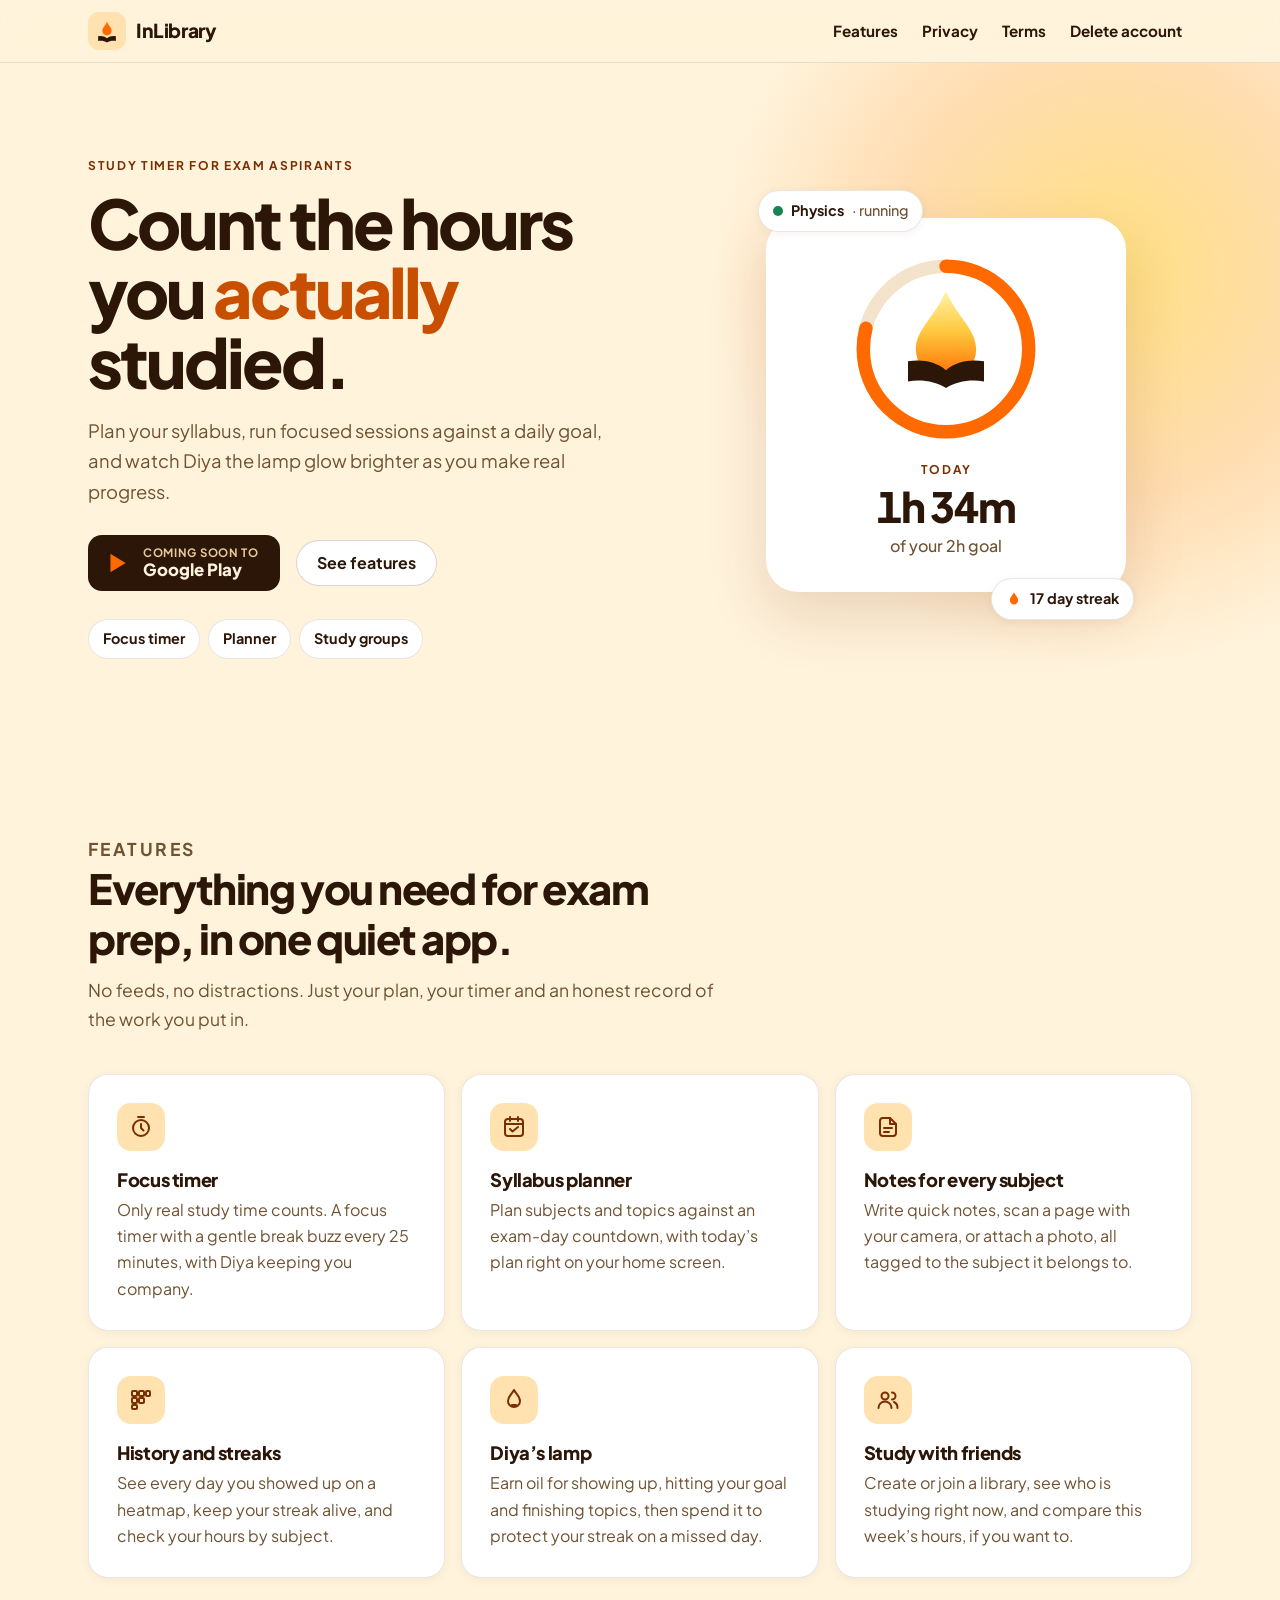
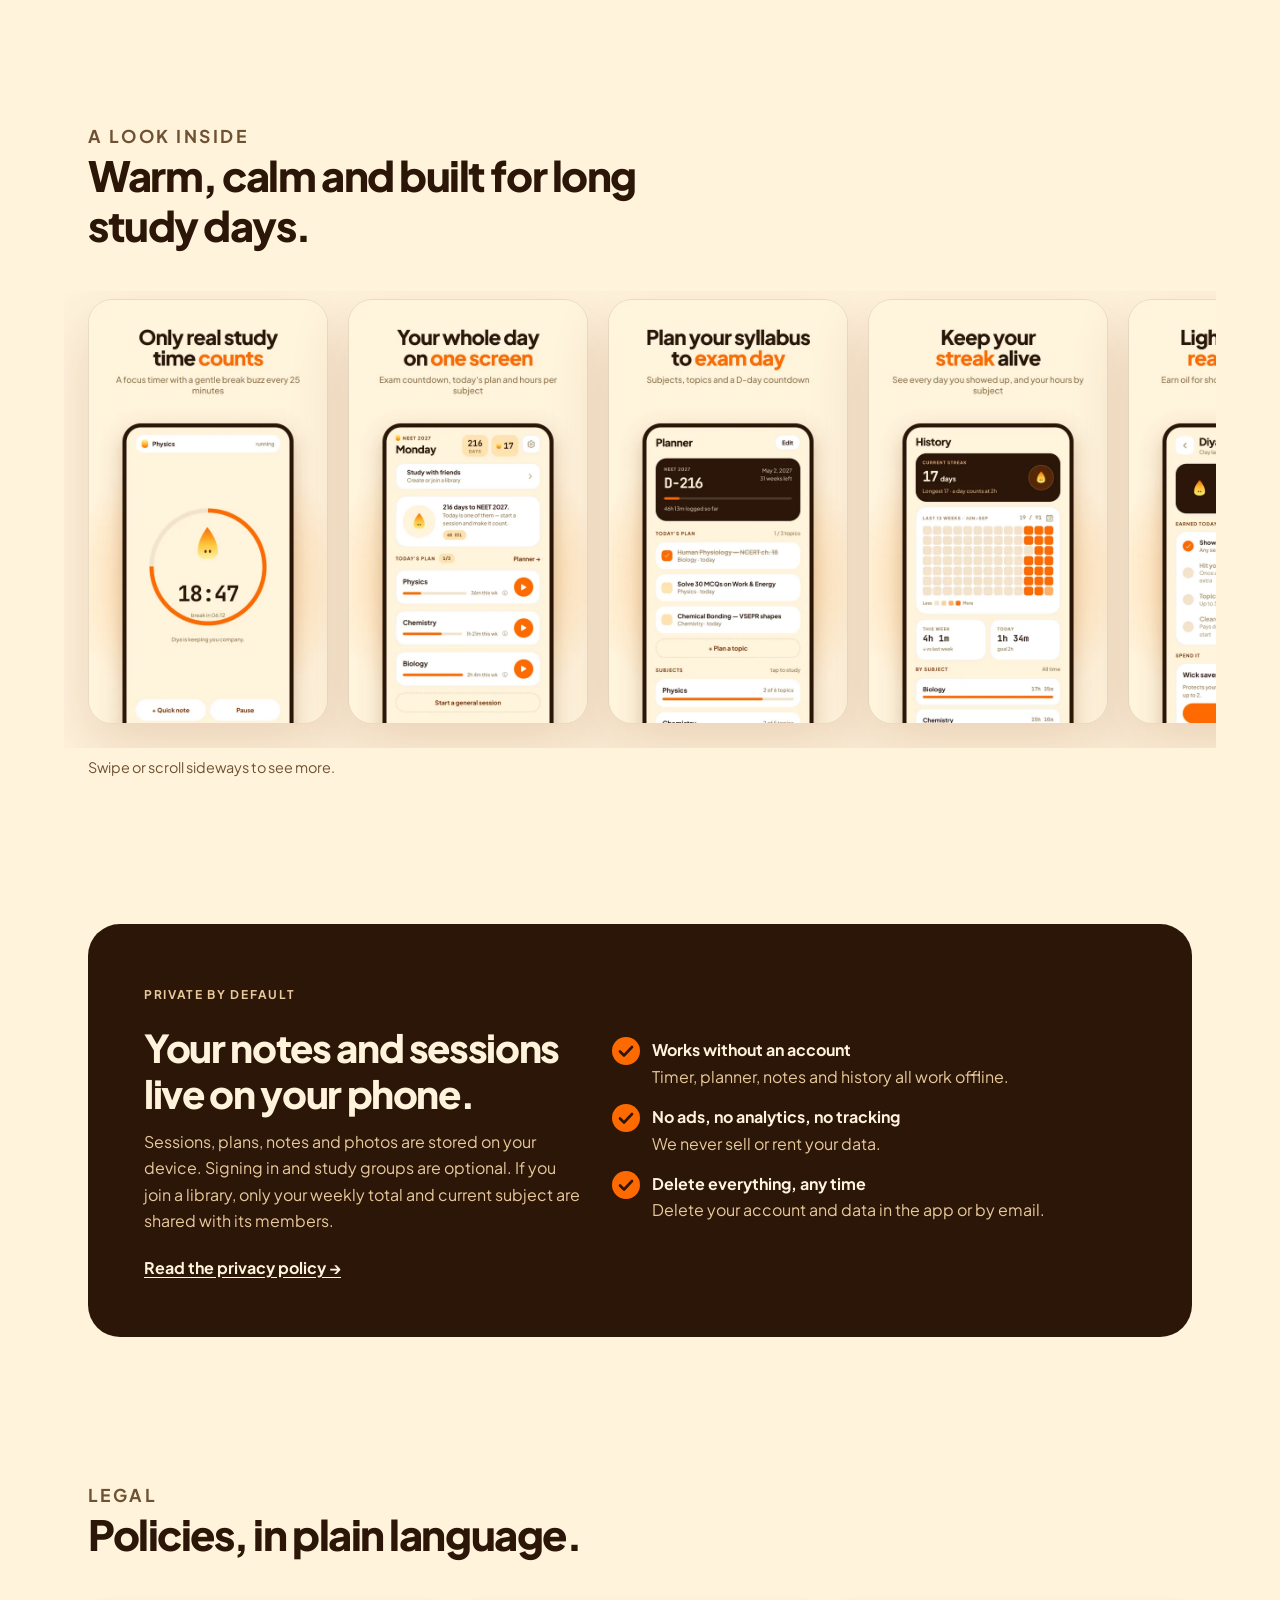
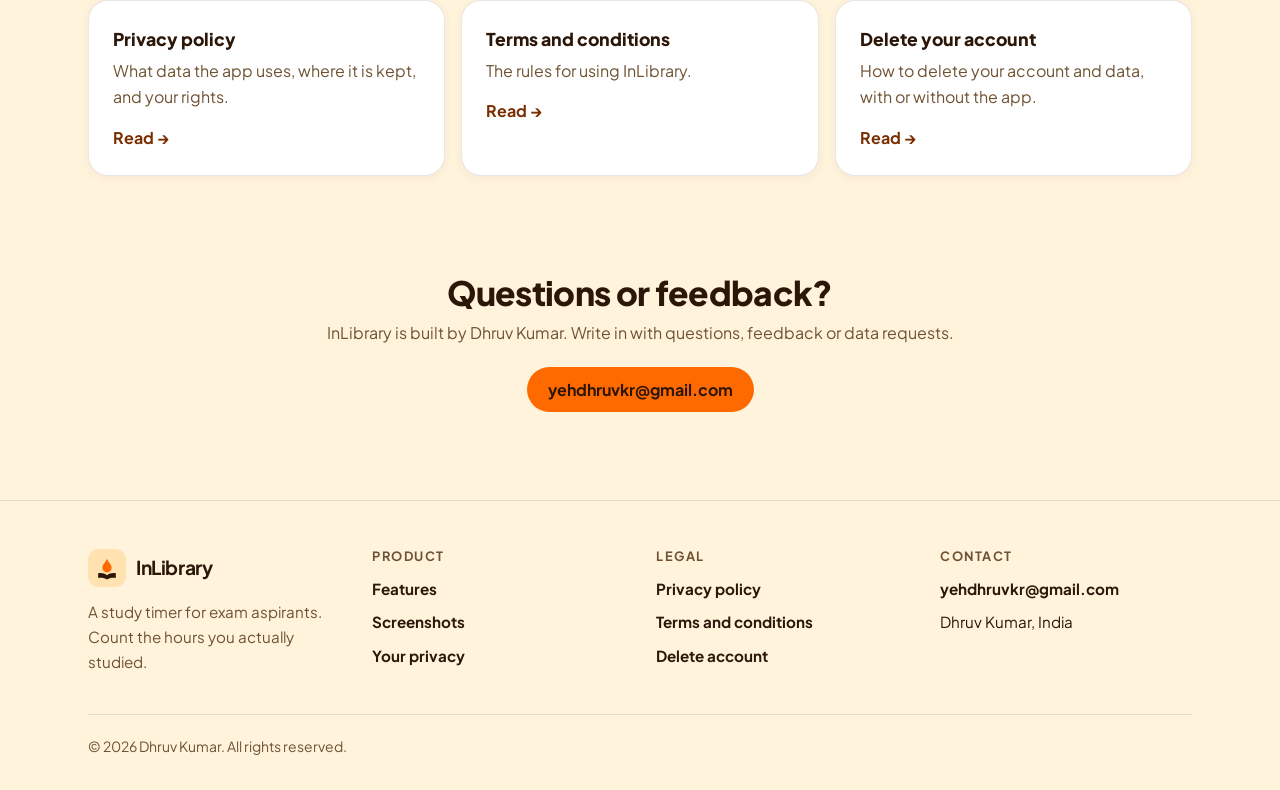
==== commit c1aa4d26: "fix: align landing privacy band with the privacy policy Co-Authored-By: Claude Opus 5.5 <noreply@ant" ====
--- a/index.html
+++ b/index.html
@@ -155,10 +155,11 @@
           <div class="band">
             <div>
               <p class="eyebrow">Private by default</p>
-              <h2 id="privacy-title">Your study data stays on your phone.</h2>
+              <h2 id="privacy-title">Your notes and sessions live on your phone.</h2>
               <p>
                 Sessions, plans, notes and photos are stored on your device. Signing in and
-                study groups are optional.
+                study groups are optional. If you join a library, only your weekly total and
+                current subject are shared with its members.
               </p>
               <a href="privacy.html">Read the privacy policy →</a>
             </div>
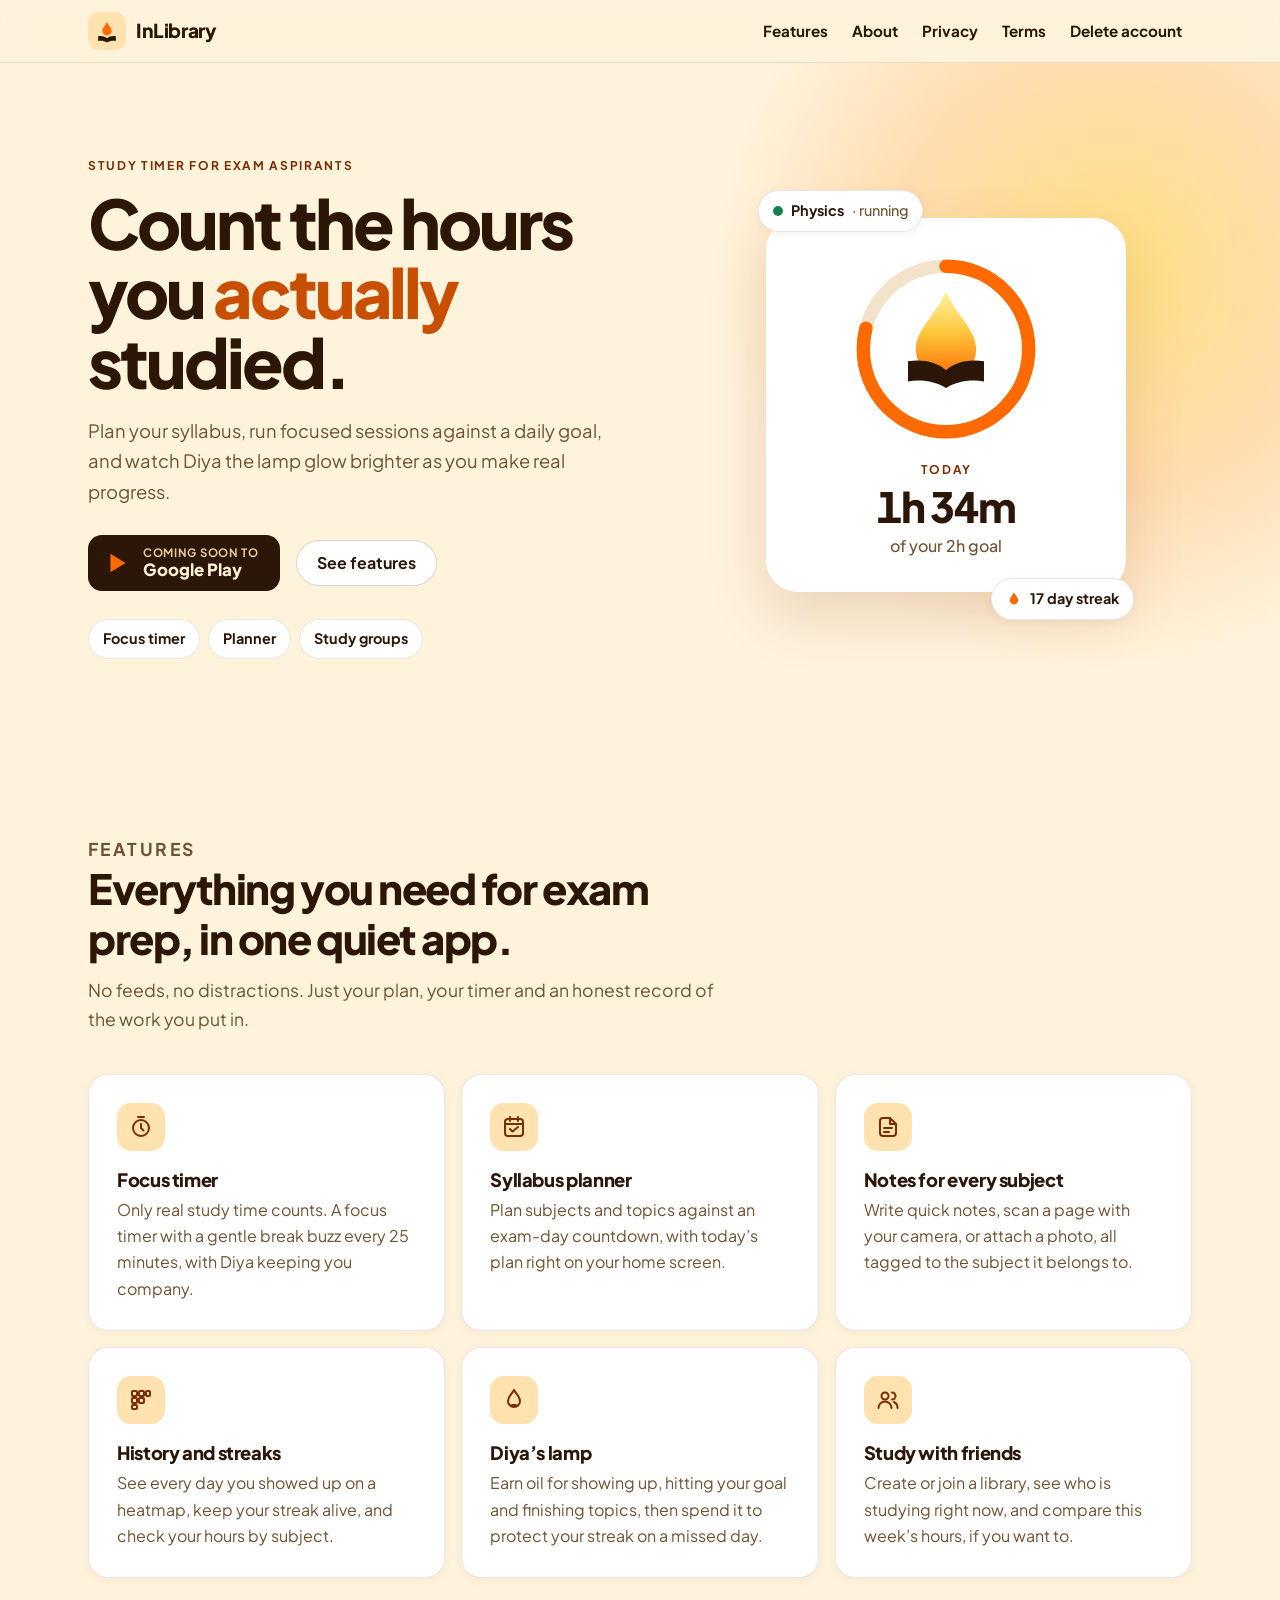
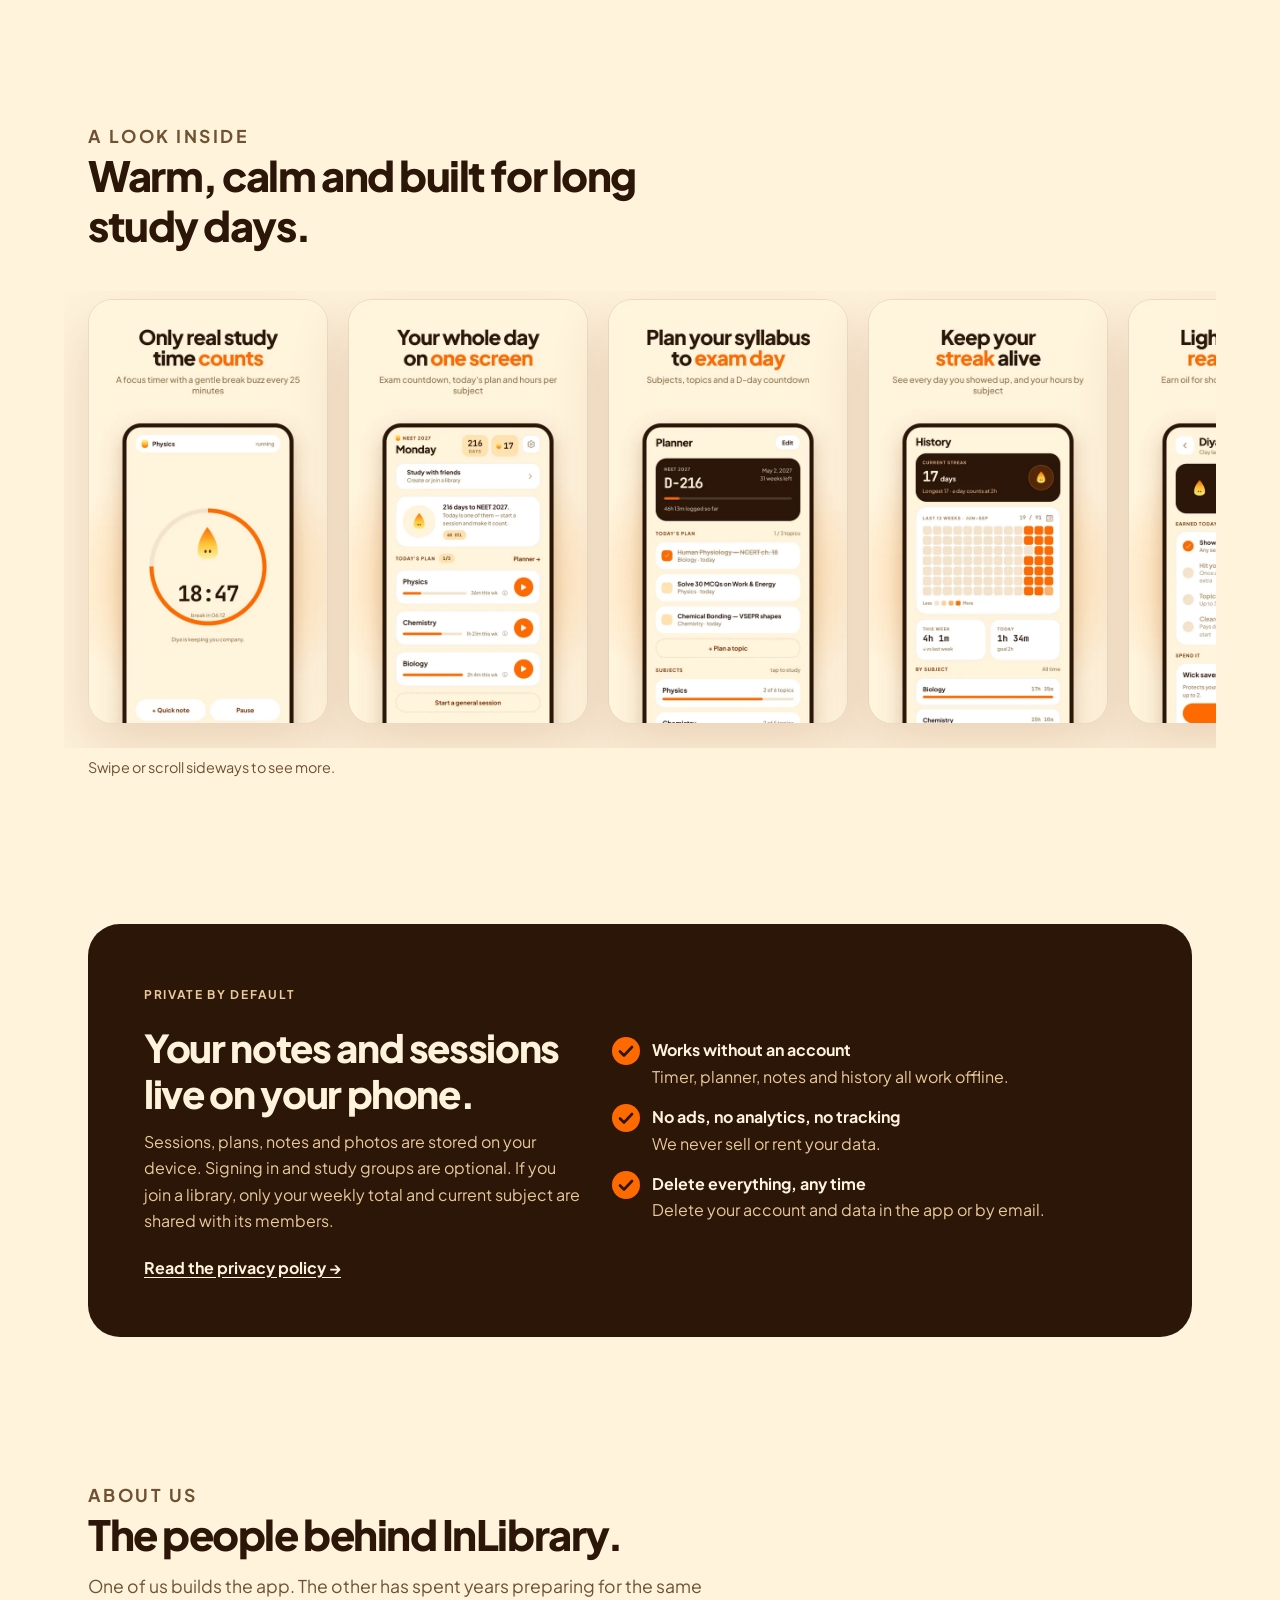
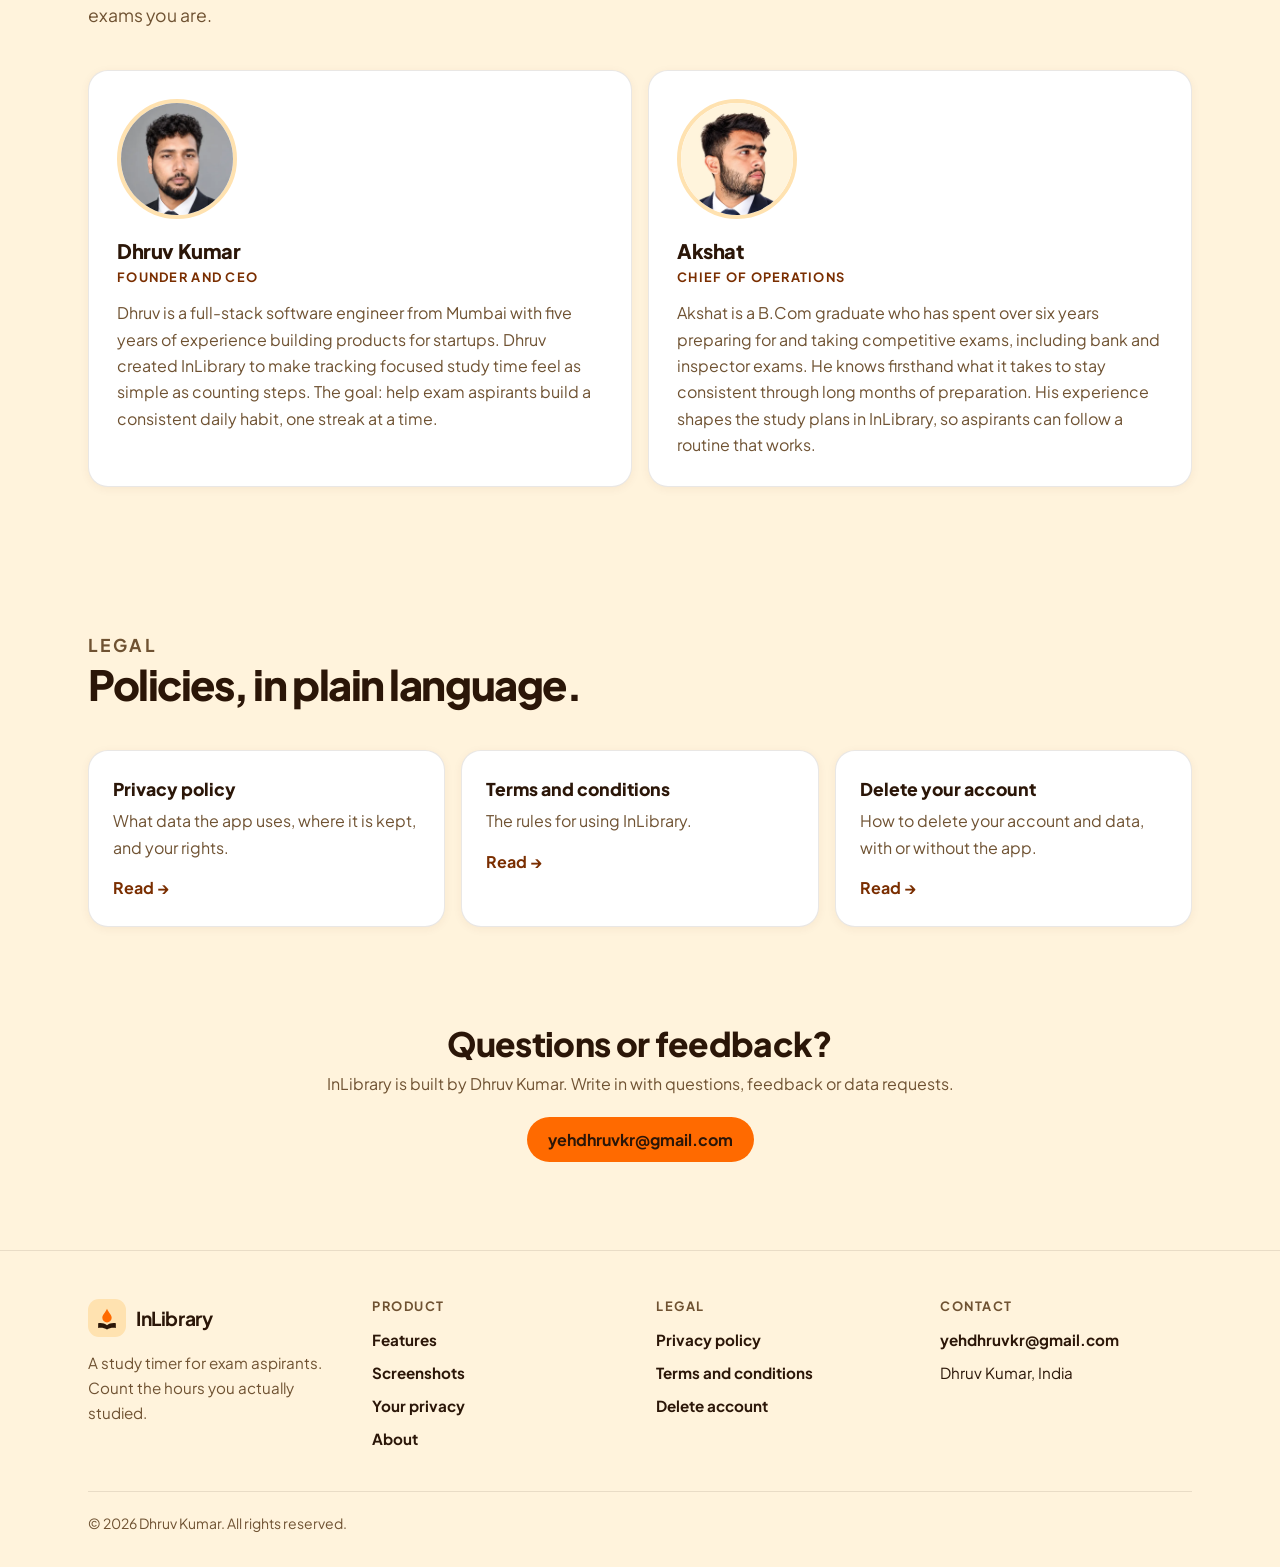
==== commit 813971e6: "feat: add About us section with the founding team Adds an #about section to the landing page with ca" ====
--- a/index.html
+++ b/index.html
@@ -12,6 +12,7 @@
     <link rel="icon" href="images/favicon.png" type="image/png">
     <link rel="apple-touch-icon" href="images/icon-180.png">
     <link rel="stylesheet" href="style.css">
+    <script src="site.js" defer></script>
   </head>
   <body>
     <a class="skip-link" href="#main">Skip to content</a>
@@ -26,10 +27,21 @@
         </a>
         <nav class="site-nav" aria-label="Main">
           <a href="#features">Features</a>
+          <a href="#about">About</a>
           <a href="privacy.html">Privacy</a>
           <a href="terms.html">Terms</a>
           <a href="delete-account.html">Delete account</a>
         </nav>
+        <details class="menu">
+          <summary><svg viewBox="0 0 24 24" aria-hidden="true"><path d="M4 7h16M4 12h16M4 17h16"/></svg>Menu</summary>
+          <nav class="menu-panel" aria-label="Menu">
+            <a href="#features">Features</a>
+            <a href="#about">About</a>
+            <a href="privacy.html">Privacy</a>
+            <a href="terms.html">Terms</a>
+            <a href="delete-account.html">Delete account</a>
+          </nav>
+        </details>
       </div>
     </header>
 
@@ -181,6 +193,34 @@
         </div>
       </section>
 
+      <section class="section" id="about" aria-labelledby="about-title">
+        <div class="container">
+          <div class="section-head">
+            <p class="eyebrow">About us</p>
+            <h2 id="about-title">The people behind InLibrary.</h2>
+            <p>One of us builds the app. The other has spent years preparing for the same exams you are.</p>
+          </div>
+          <ul class="team-grid">
+            <li class="member">
+              <img class="portrait" src="images/team-dhruv.webp" width="480" height="480" loading="lazy" alt="Portrait of Dhruv Kumar">
+              <div>
+                <h3>Dhruv Kumar</h3>
+                <p class="role">Founder and CEO</p>
+                <p>Dhruv is a full-stack software engineer from Mumbai with five years of experience building products for startups. Dhruv created InLibrary to make tracking focused study time feel as simple as counting steps. The goal: help exam aspirants build a consistent daily habit, one streak at a time.</p>
+              </div>
+            </li>
+            <li class="member">
+              <img class="portrait" src="images/team-akshat.webp" width="480" height="480" loading="lazy" alt="Portrait of Akshat">
+              <div>
+                <h3>Akshat</h3>
+                <p class="role">Chief of Operations</p>
+                <p>Akshat is a B.Com graduate who has spent over six years preparing for and taking competitive exams, including bank and inspector exams. He knows firsthand what it takes to stay consistent through long months of preparation. His experience shapes the study plans in InLibrary, so aspirants can follow a routine that works.</p>
+              </div>
+            </li>
+          </ul>
+        </div>
+      </section>
+
       <section class="section" id="policies" aria-labelledby="policies-title">
         <div class="container">
           <div class="section-head">
@@ -240,6 +280,7 @@
               <li><a href="index.html#features">Features</a></li>
               <li><a href="index.html#screenshots">Screenshots</a></li>
               <li><a href="index.html#privacy-first">Your privacy</a></li>
+              <li><a href="index.html#about">About</a></li>
             </ul>
           </nav>
           <nav aria-label="Legal">
--- a/style.css
+++ b/style.css
@@ -252,21 +252,76 @@
   color: var(--bg);
 }
 
-/* Phones: keep the menu on one row under the logo; it scrolls sideways if it ever runs out of room */
-@media (max-width: 559px) {
-  .site-nav {
-    flex-wrap: nowrap;
-    overflow-x: auto;
-    width: calc(100% + 2 * var(--gutter));
-    margin: 0 calc(-1 * var(--gutter));
-    padding: 0 calc(var(--gutter) - 8px);
-    font-size: 0.9rem;
-    scrollbar-width: none;
-  }
-  .site-nav a {
-    padding: 6px 8px;
-    white-space: nowrap;
-  }
+/* Phone menu: a <details>, so it opens without JavaScript. Shown below 640px only. */
+
+.menu {
+  position: relative;
+  display: none;
+}
+
+.menu summary {
+  list-style: none;
+  display: inline-flex;
+  align-items: center;
+  gap: 8px;
+  min-height: 44px;
+  padding: 0 16px 0 14px;
+  border-radius: 999px;
+  border: 1px solid var(--border-strong);
+  background: var(--surface);
+  color: var(--ink);
+  font-weight: 700;
+  cursor: pointer;
+  user-select: none;
+}
+
+.menu summary::-webkit-details-marker {
+  display: none;
+}
+
+.menu summary svg {
+  width: 20px;
+  height: 20px;
+  fill: none;
+  stroke: currentColor;
+  stroke-width: 2;
+  stroke-linecap: round;
+}
+
+.menu[open] summary {
+  background: var(--ink);
+  border-color: var(--ink);
+  color: var(--bg);
+}
+
+.menu-panel {
+  position: absolute;
+  right: 0;
+  top: calc(100% + 10px);
+  width: min(270px, calc(100vw - 2 * var(--gutter)));
+  display: grid;
+  gap: 2px;
+  padding: 8px;
+  background: var(--surface);
+  border: 1px solid var(--border);
+  border-radius: 18px;
+  box-shadow: var(--shadow-lg);
+}
+
+.menu-panel a {
+  display: flex;
+  align-items: center;
+  min-height: 48px;
+  padding: 0 14px;
+  border-radius: 12px;
+  color: var(--ink);
+  text-decoration: none;
+  font-weight: 600;
+}
+
+.menu-panel a:hover,
+.menu-panel a[aria-current='page'] {
+  background: var(--raised);
 }
 
 /* ---------- Buttons & pills ---------- */
@@ -739,6 +794,63 @@
   font-weight: 700;
 }
 
+/* ---------- Landing: about ---------- */
+
+.team-grid {
+  list-style: none;
+  margin: 0;
+  padding: 0;
+  display: grid;
+  gap: 16px;
+}
+
+@media (min-width: 640px) {
+  .team-grid {
+    grid-template-columns: repeat(2, minmax(0, 1fr));
+  }
+}
+
+.member {
+  display: flex;
+  flex-direction: column;
+  gap: 20px;
+  background: var(--surface);
+  border: 1px solid var(--border);
+  border-radius: var(--radius);
+  padding: 28px;
+  box-shadow: var(--shadow-sm);
+}
+
+.portrait {
+  width: 120px;
+  height: 120px;
+  flex: none;
+  border-radius: 50%;
+  object-fit: cover;
+  background: var(--raised);
+  border: 4px solid var(--raised);
+}
+
+.member h3 {
+  font-size: 1.25rem;
+  font-weight: 800;
+  margin: 0;
+}
+
+.member .role {
+  font-weight: 700;
+  font-size: 0.8rem;
+  letter-spacing: 0.1em;
+  text-transform: uppercase;
+  color: var(--link);
+  margin: 4px 0 12px;
+}
+
+.member p {
+  color: var(--ink-2);
+  margin: 0;
+}
+
 .contact {
   text-align: center;
   padding: 24px 0 88px;
@@ -1056,6 +1168,10 @@
   font-weight: 600;
 }
 
+.footer-grid .brand {
+  display: inline-flex;
+}
+
 .footer-grid a:hover {
   text-decoration: underline;
 }
@@ -1067,3 +1183,362 @@
   color: var(--ink-2);
   font-size: 0.875rem;
 }
+
+/* ---------- Back to top (legal pages) ---------- */
+
+.to-top-wrap {
+  margin: 40px 0 0;
+  text-align: center;
+}
+
+.to-top {
+  display: inline-flex;
+  align-items: center;
+  gap: 8px;
+  min-height: 44px;
+  padding: 0 18px;
+  border-radius: 999px;
+  border: 1px solid var(--border-strong);
+  background: var(--bg);
+  color: var(--ink);
+  font-weight: 700;
+  text-decoration: none;
+}
+
+.to-top::before {
+  content: '↑';
+}
+
+/* ---------- Phones (under 640px) ---------- */
+
+@media (max-width: 639px) {
+  html {
+    scroll-padding-top: 76px;
+  }
+
+  /* Header: one 60px row — logo left, Menu right */
+  .site-nav {
+    display: none;
+  }
+  .menu {
+    display: block;
+  }
+  .site-header .container {
+    flex-wrap: nowrap;
+    min-height: 60px;
+    padding-top: 8px;
+    padding-bottom: 8px;
+  }
+  .brand {
+    min-height: 44px;
+  }
+  .brand-mark {
+    width: 36px;
+    height: 36px;
+  }
+
+  /* Hero: headline, pitch and primary action fit the first screen */
+  .hero {
+    padding: 28px 0 44px;
+  }
+  .hero::before {
+    right: -360px;
+    top: -260px;
+  }
+  .hero .container {
+    gap: 28px;
+  }
+  .hero h1 {
+    font-size: clamp(2.2rem, 10.5vw, 2.75rem);
+    margin-bottom: 14px;
+  }
+  .lead {
+    font-size: 1.05rem;
+    margin-bottom: 22px;
+  }
+  .hero-actions {
+    flex-direction: column;
+    align-items: stretch;
+    gap: 10px;
+    margin-bottom: 18px;
+  }
+  .hero-actions .store-pill,
+  .hero-actions .btn {
+    justify-content: center;
+    min-height: 54px;
+  }
+  .tags {
+    gap: 6px;
+  }
+  .tag {
+    font-size: 0.85rem;
+    padding: 6px 12px;
+  }
+  .hero-visual {
+    width: min(100%, 300px);
+    padding: 22px 0;
+  }
+  .timer-card {
+    padding: 24px 20px 22px;
+    border-radius: 28px;
+  }
+  .timer-card svg {
+    width: 136px;
+    height: 136px;
+    margin-bottom: 8px;
+  }
+  .timer-card .time {
+    font-size: 2rem;
+  }
+  .float {
+    font-size: 0.82rem;
+    padding: 6px 12px;
+  }
+  .float-top {
+    left: 6px;
+  }
+  .float-bottom {
+    right: 6px;
+  }
+
+  /* Rhythm */
+  .section {
+    padding: 36px 0;
+  }
+  .section-head {
+    margin-bottom: 22px;
+  }
+  .section-head h2 {
+    font-size: clamp(1.65rem, 7.5vw, 2rem);
+  }
+  .section-head p {
+    font-size: 1rem;
+  }
+
+  /* Features: compact rows, icon on the left */
+  .feature-grid {
+    gap: 10px;
+  }
+  .feature {
+    display: grid;
+    grid-template-columns: 44px 1fr;
+    gap: 2px 14px;
+    padding: 16px 18px;
+    border-radius: 18px;
+  }
+  .feature .icon {
+    grid-row: span 2;
+    width: 44px;
+    height: 44px;
+    border-radius: 12px;
+  }
+  .feature h3 {
+    margin: 0;
+    font-size: 1.05rem;
+    align-self: end;
+  }
+  .feature p {
+    font-size: 0.95rem;
+    line-height: 1.55;
+  }
+
+  /* Screenshots */
+  .gallery {
+    gap: 14px;
+    padding-bottom: 16px;
+  }
+  .gallery li {
+    width: 66vw;
+  }
+  .gallery img {
+    border-radius: 20px;
+  }
+
+  /* Privacy band */
+  .band {
+    padding: 30px 22px;
+    gap: 24px;
+    border-radius: 24px;
+  }
+
+  /* Policy cards: compact rows with a trailing arrow */
+  .card-grid {
+    gap: 10px;
+  }
+  .link-card {
+    display: grid;
+    grid-template-columns: 1fr auto;
+    align-items: center;
+    gap: 2px 14px;
+    padding: 16px 18px;
+    border-radius: 18px;
+  }
+  .link-card strong {
+    margin: 0;
+    font-size: 1.02rem;
+  }
+  .link-card span {
+    grid-column: 1;
+    font-size: 0.92rem;
+  }
+  .link-card .arrow {
+    grid-column: 2;
+    grid-row: 1 / span 2;
+    margin: 0;
+    font-size: 0;
+  }
+  .link-card .arrow::after {
+    content: '→';
+    font-size: 1.3rem;
+  }
+
+  /* About: portrait beside the name, bio below */
+  .team-grid {
+    gap: 10px;
+  }
+  .member {
+    display: grid;
+    grid-template-columns: 76px 1fr;
+    align-items: center;
+    gap: 0 16px;
+    padding: 20px 18px;
+    border-radius: 18px;
+  }
+  .member > div {
+    display: contents;
+  }
+  .portrait {
+    grid-row: span 2;
+    width: 76px;
+    height: 76px;
+    border-width: 3px;
+  }
+  .member h3 {
+    grid-column: 2;
+    font-size: 1.1rem;
+    align-self: end;
+  }
+  .member .role {
+    grid-column: 2;
+    align-self: start;
+    margin: 2px 0 0;
+  }
+  .member p:not(.role) {
+    grid-column: 1 / -1;
+    margin-top: 14px;
+    font-size: 0.95rem;
+    line-height: 1.55;
+  }
+
+  .contact {
+    padding: 4px 0 52px;
+  }
+  .contact .btn {
+    width: 100%;
+    justify-content: center;
+    min-height: 52px;
+  }
+
+  /* Legal pages: text starts on the first screen, full-width reading */
+  .page-hero {
+    padding: 24px 0 16px;
+  }
+  .page-hero::before {
+    top: -440px;
+  }
+  .page-hero h1 {
+    font-size: clamp(2rem, 9vw, 2.5rem);
+    margin-bottom: 6px;
+  }
+  .page-hero .updated {
+    display: block;
+    padding: 0;
+    background: none;
+    border: 0;
+    font-size: 0.85rem;
+  }
+  .doc-layout {
+    gap: 12px;
+    padding-bottom: 48px;
+  }
+  .toc {
+    padding: 0 16px;
+    border-radius: 14px;
+  }
+  .toc summary {
+    display: flex;
+    align-items: center;
+    gap: 8px;
+    min-height: 48px;
+    list-style: none;
+  }
+  .toc summary::-webkit-details-marker {
+    display: none;
+  }
+  .toc summary::after {
+    content: '';
+    margin-left: auto;
+    width: 9px;
+    height: 9px;
+    border-right: 2px solid currentColor;
+    border-bottom: 2px solid currentColor;
+    transform: translateY(-2px) rotate(45deg);
+  }
+  .toc[open] summary::after {
+    transform: translateY(2px) rotate(-135deg);
+  }
+  .toc ol {
+    margin-top: 0;
+    margin-bottom: 10px;
+  }
+  .toc li + li {
+    margin-top: 0;
+  }
+  .toc a {
+    display: block;
+    padding: 7px 0;
+  }
+  .doc {
+    background: none;
+    border: 0;
+    border-radius: 0;
+    box-shadow: none;
+    padding: 0;
+    font-size: 1.0625rem;
+  }
+  .doc h2 {
+    font-size: 1.25rem;
+    margin-top: 32px;
+    padding-top: 20px;
+  }
+  .summary {
+    padding: 16px 18px;
+  }
+  th,
+  td {
+    padding: 10px 12px;
+  }
+
+  /* Footer: two columns */
+  .site-footer {
+    padding: 36px 0 28px;
+  }
+  .footer-grid {
+    grid-template-columns: 1fr 1fr;
+    gap: 28px 16px;
+  }
+  .footer-grid > :first-child,
+  .footer-grid > :last-child {
+    grid-column: 1 / -1;
+  }
+  .footer-grid li + li {
+    margin-top: 2px;
+  }
+  .footer-grid a {
+    display: inline-block;
+    padding: 6px 0;
+  }
+  .copyright {
+    margin-top: 24px;
+  }
+}
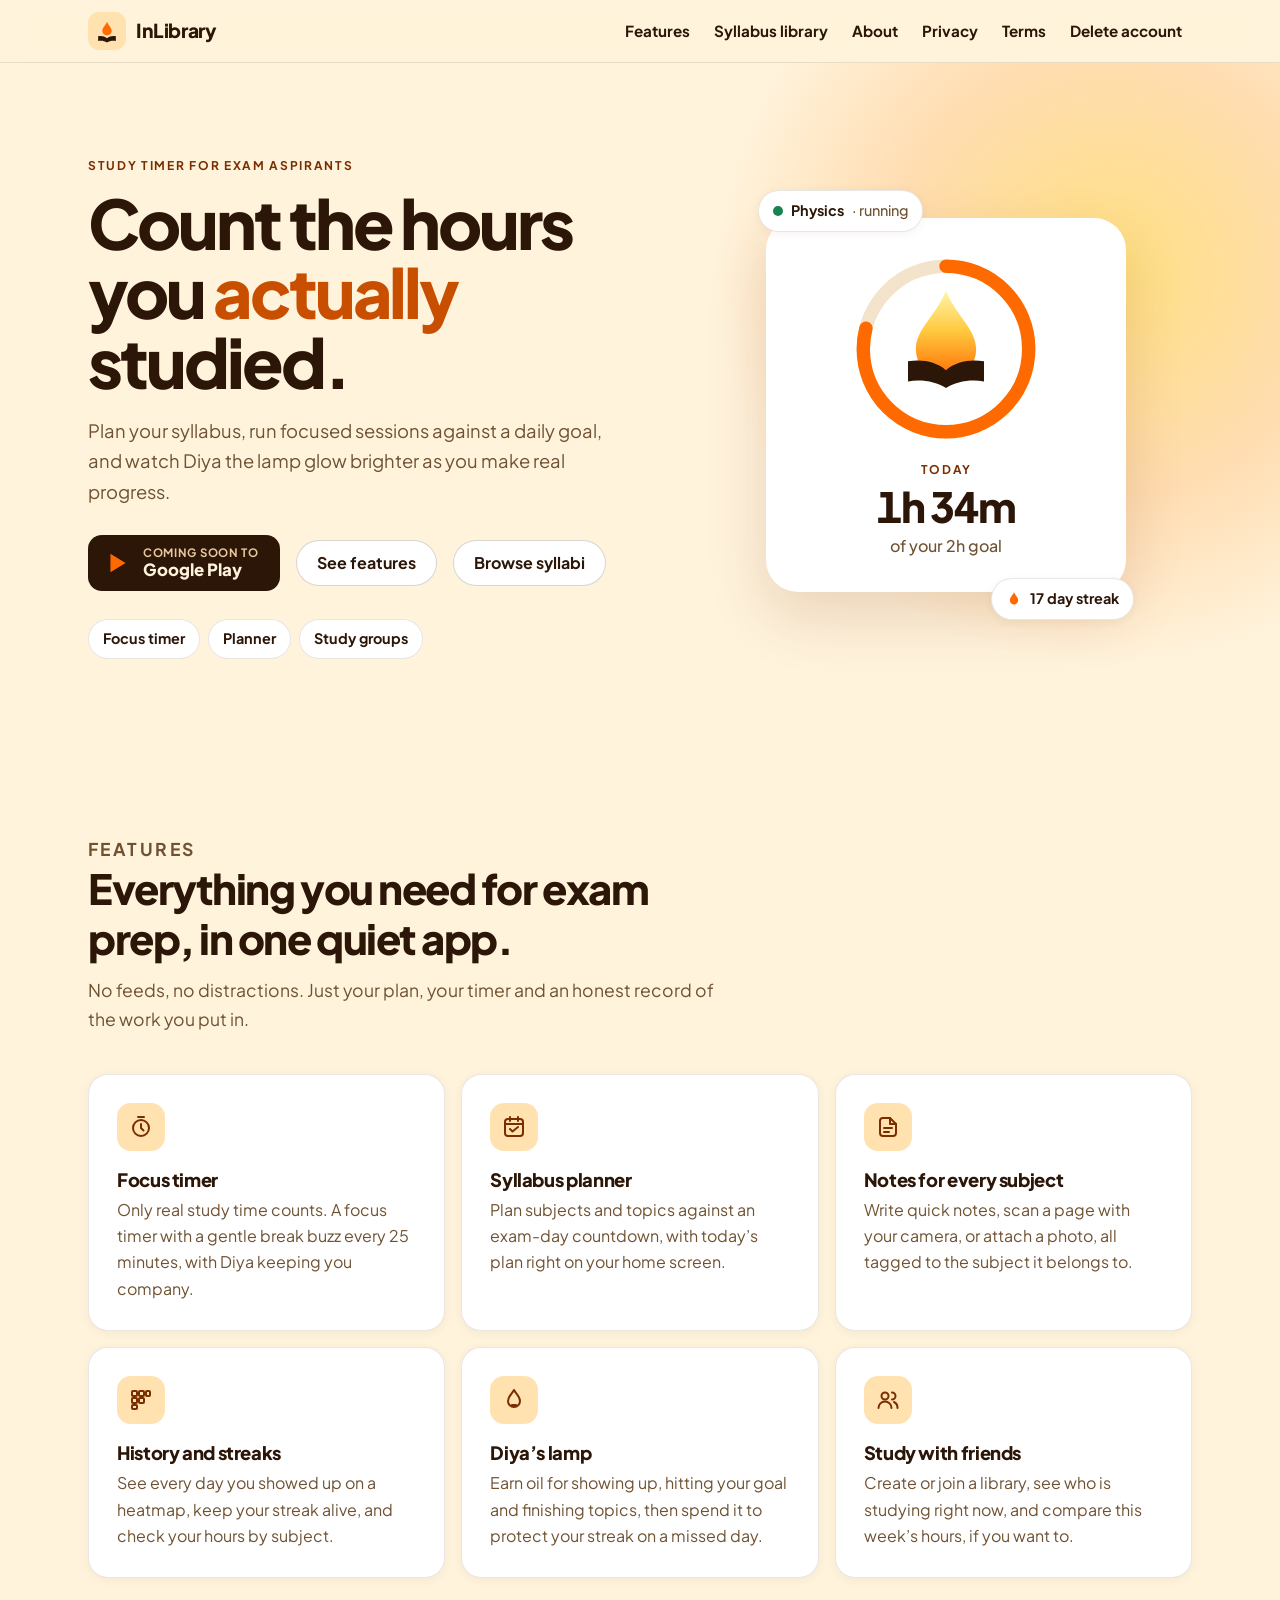
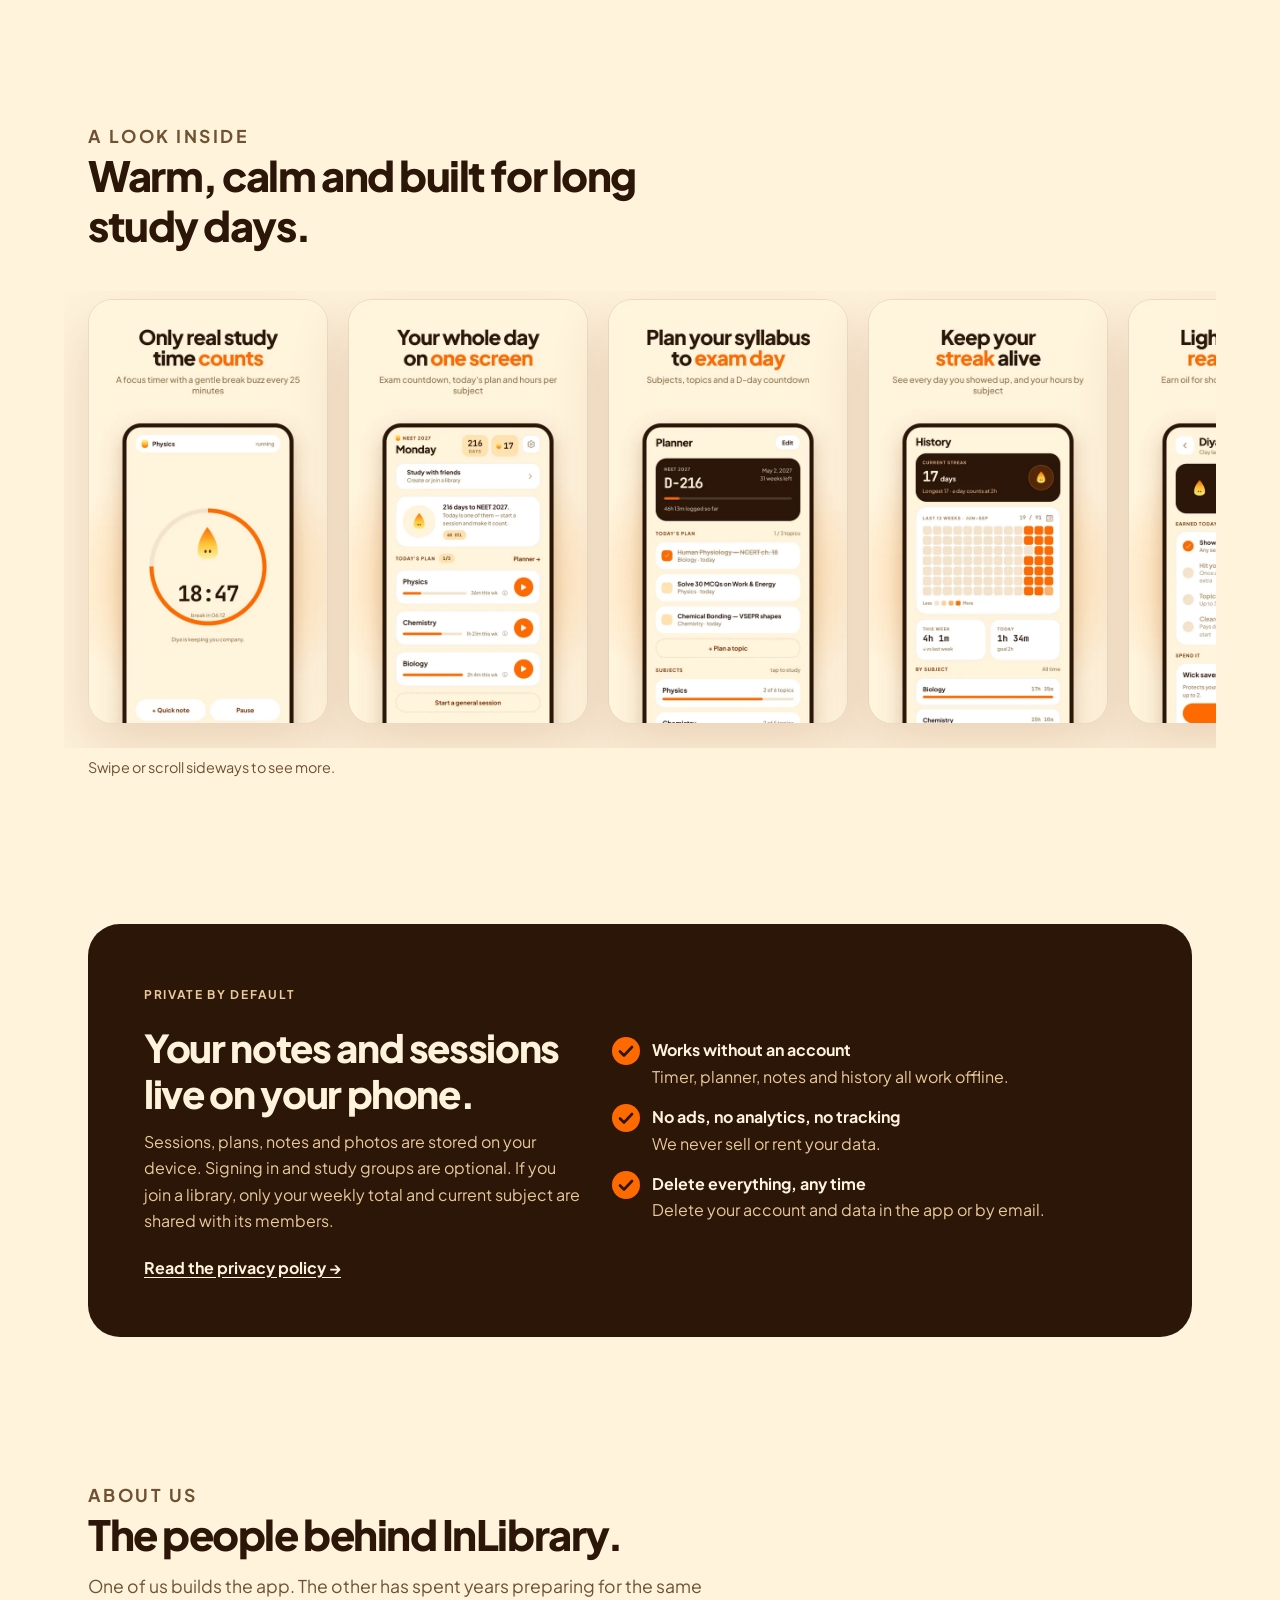
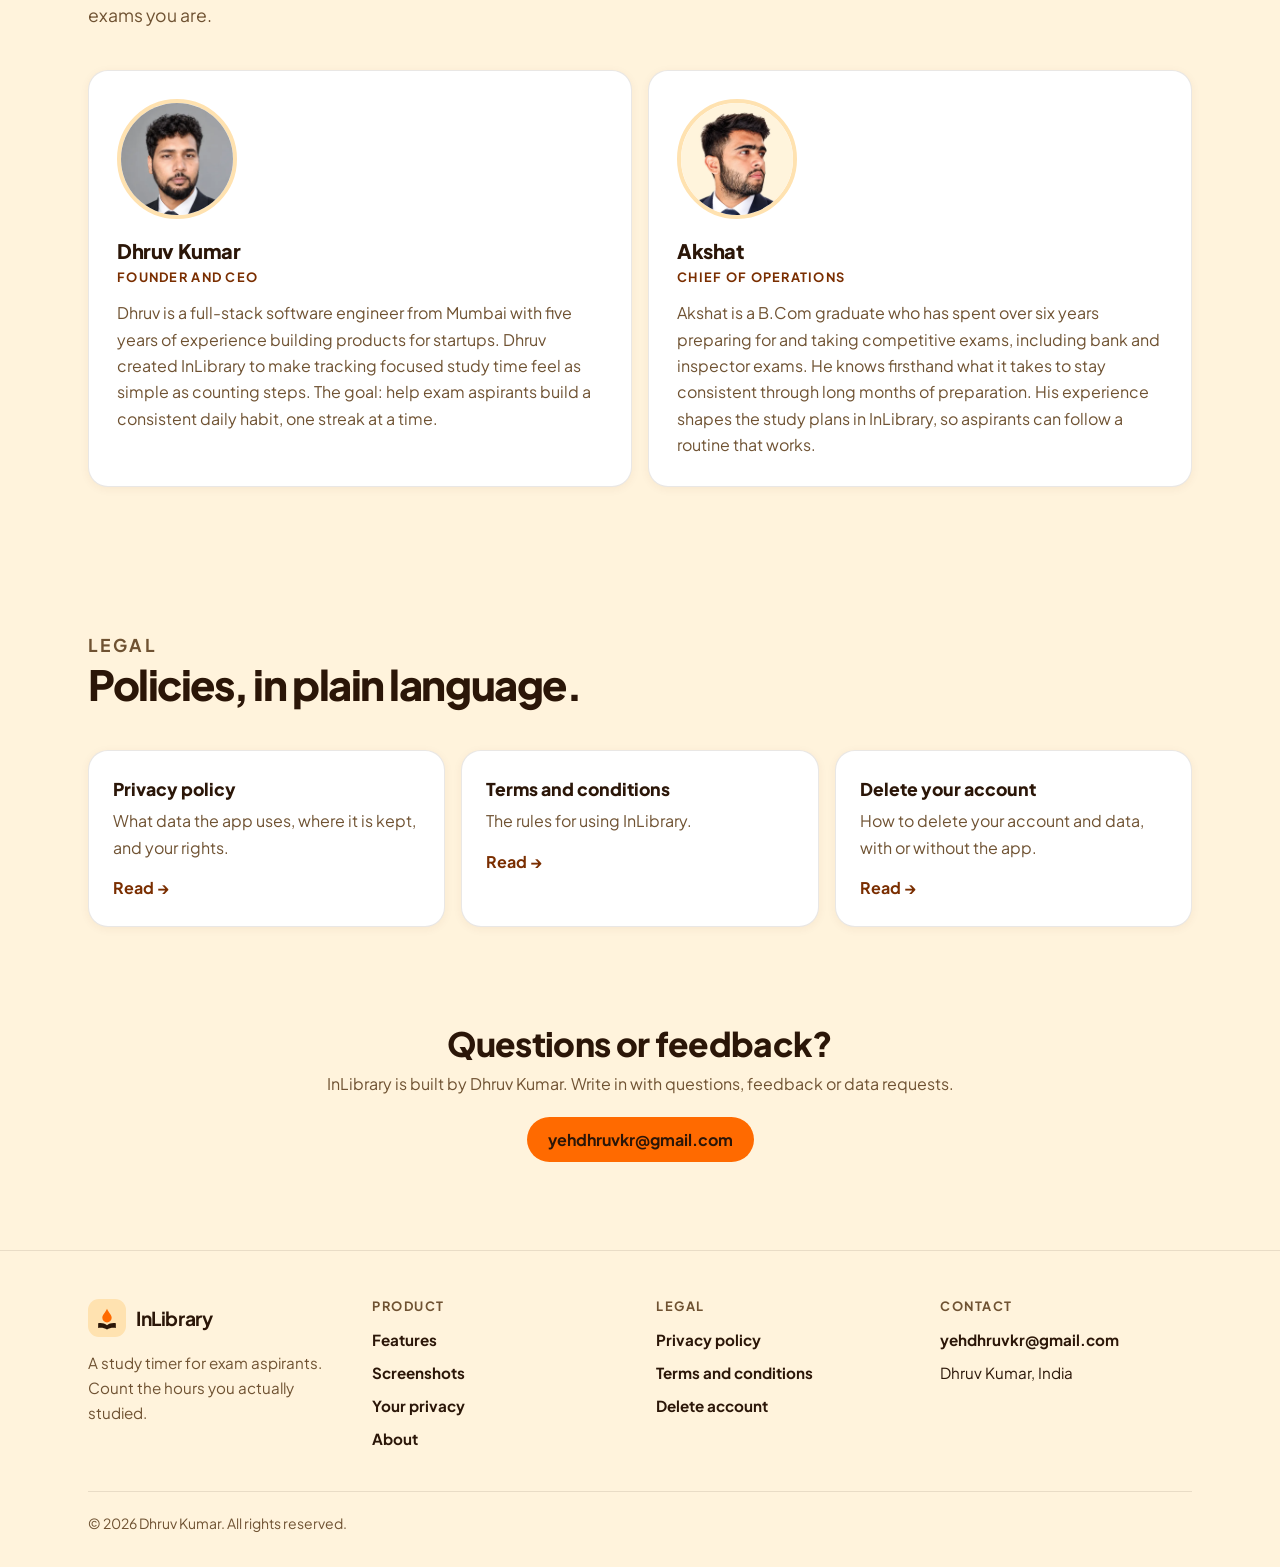
==== commit b1112a8f: "feat: link the syllabus library from the landing page Co-Authored-By: Claude Sonnet 5.5 <noreply@ant" ====
--- a/index.html
+++ b/index.html
@@ -27,6 +27,7 @@
         </a>
         <nav class="site-nav" aria-label="Main">
           <a href="#features">Features</a>
+          <a href="library.html">Syllabus library</a>
           <a href="#about">About</a>
           <a href="privacy.html">Privacy</a>
           <a href="terms.html">Terms</a>
@@ -36,6 +37,7 @@
           <summary><svg viewBox="0 0 24 24" aria-hidden="true"><path d="M4 7h16M4 12h16M4 17h16"/></svg>Menu</summary>
           <nav class="menu-panel" aria-label="Menu">
             <a href="#features">Features</a>
+            <a href="library.html">Syllabus library</a>
             <a href="#about">About</a>
             <a href="privacy.html">Privacy</a>
             <a href="terms.html">Terms</a>
@@ -61,6 +63,7 @@
                 <span><small>Coming soon to</small><strong>Google Play</strong></span>
               </span>
               <a class="btn btn-ghost" href="#features">See features</a>
+              <a class="btn btn-ghost" href="library.html">Browse syllabi</a>
             </div>
             <div class="tags">
               <span class="tag">Focus timer</span>
